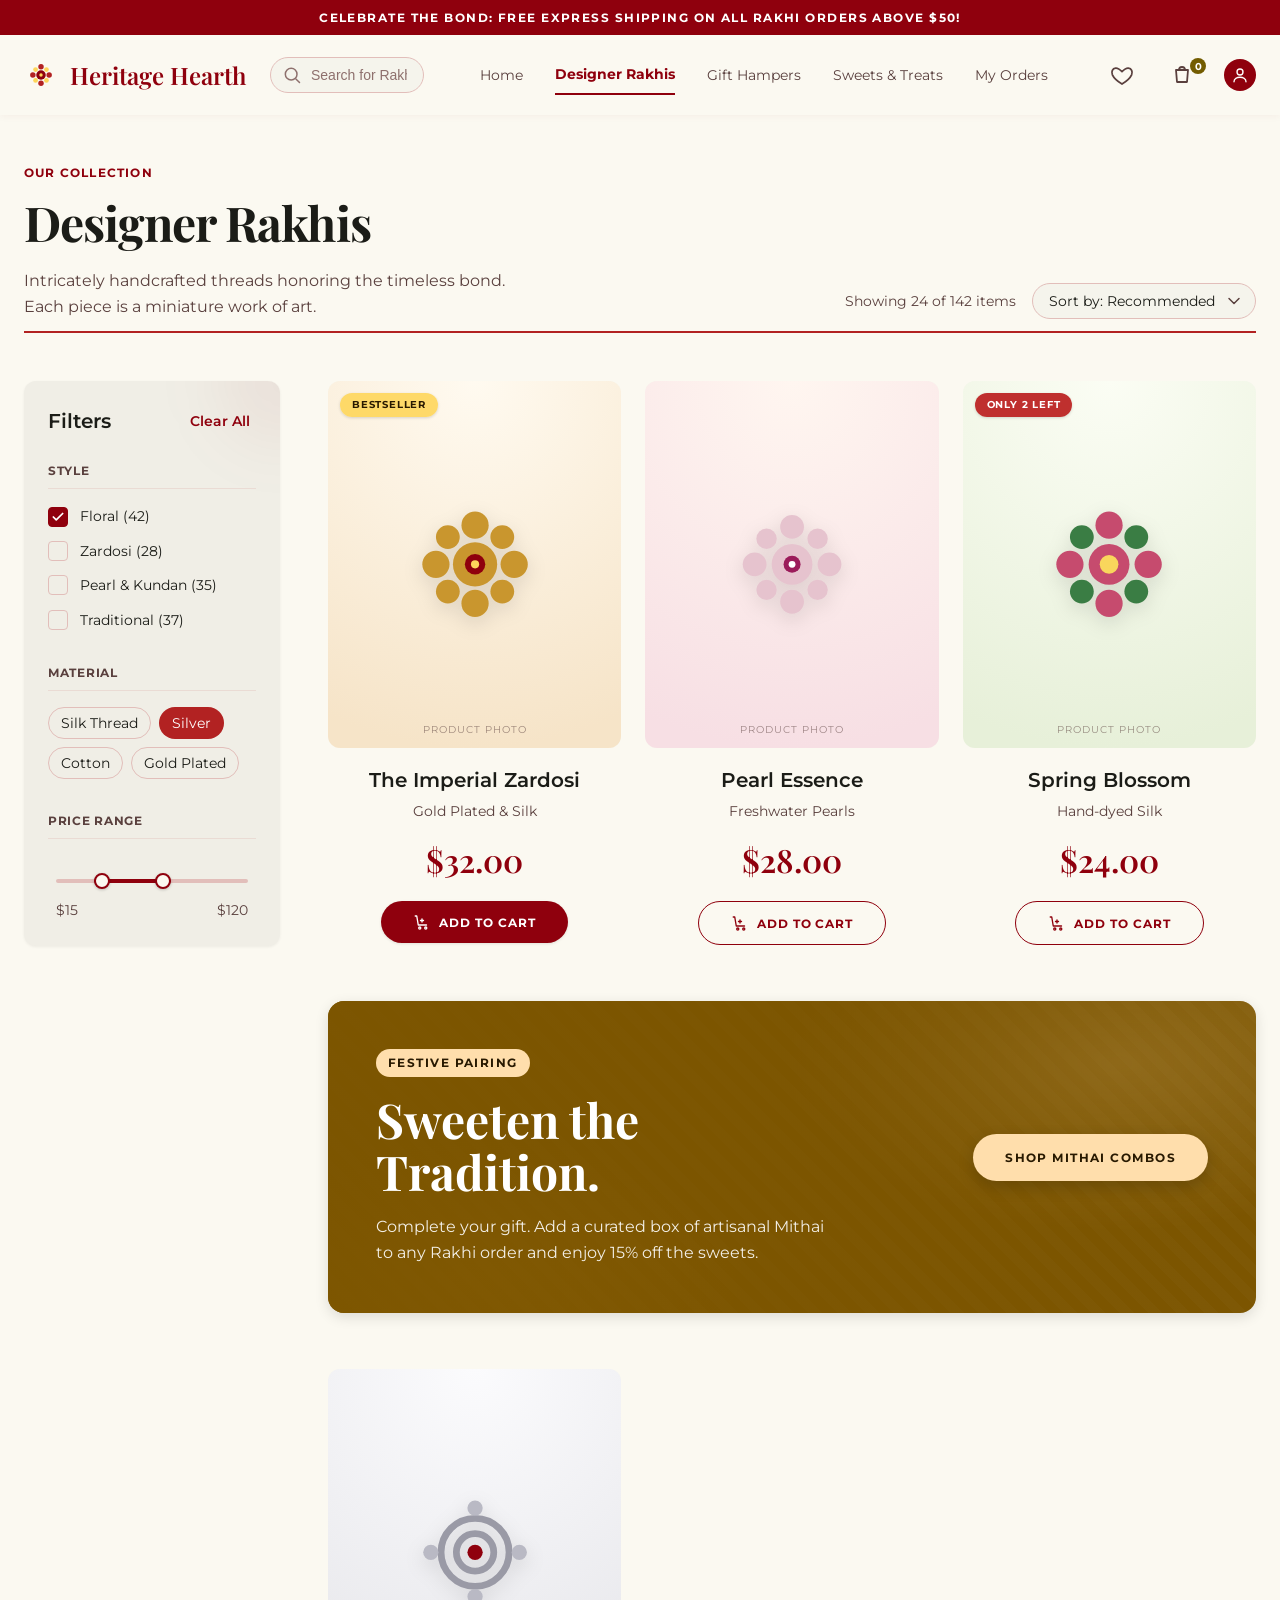
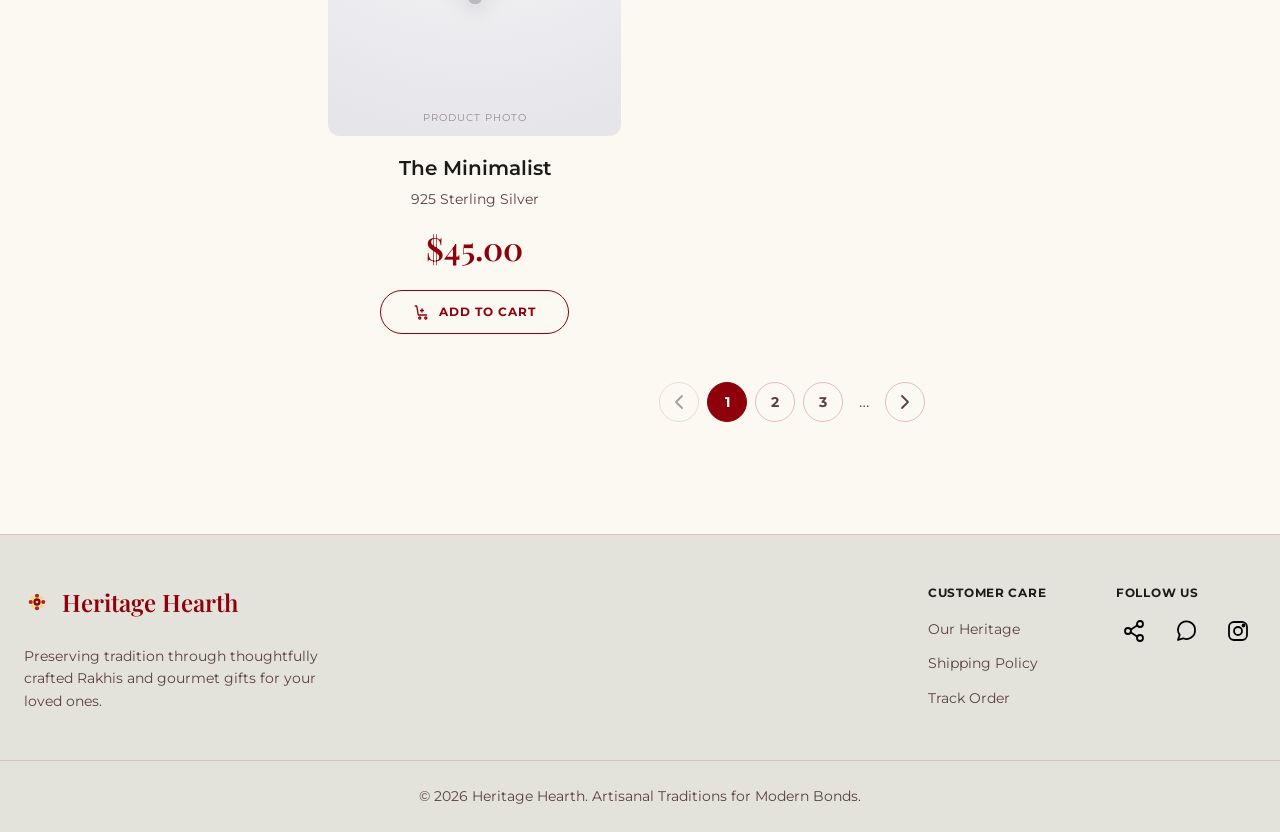
==== index.html @ c385fa6a "Add self-contained Designer Rakhis page (Heritage Hearth) Convert the Heritage Hearth 'Designer Rakh" ====
<!DOCTYPE html>
<html lang="en">
<head>
<meta charset="utf-8" />
<meta name="viewport" content="width=device-width, initial-scale=1.0" />
<title>Heritage Hearth — Designer Rakhis</title>
<meta name="description" content="Intricately handcrafted Designer Rakhis honoring the timeless bond of Raksha Bandhan." />
<style>
  /* ============ Embedded fonts (self-contained, no network) ============ */
  @font-face{
    font-family:'Playfair Display';font-style:normal;font-weight:600 700;font-display:swap;
    src:url([data-uri]) format('woff2');
  }
  @font-face{
    font-family:'Montserrat';font-style:normal;font-weight:400 700;font-display:swap;
    src:url([data-uri]) format('woff2');
  }

  /* ============ Design tokens (from the Heritage Hearth palette) ============ */
  :root{
    --background:#fbf9f1;
    --on-background:#1b1c17;
    --surface:#fbf9f1;
    --surface-container-lowest:#ffffff;
    --surface-container-low:#f5f4ec;
    --surface-container:#f0eee6;
    --surface-container-high:#eae8e0;
    --surface-container-highest:#e4e3db;
    --on-surface-variant:#5a403e;
    --outline:#8e706d;
    --outline-variant:#e2beba;

    --primary:#8f000d;
    --on-primary:#ffffff;
    --primary-container:#b22222;
    --on-primary-container:#ffc8c2;

    --secondary:#735c00;
    --on-secondary:#ffffff;
    --secondary-container:#fed65b;

    --tertiary-container:#7c5500;
    --on-tertiary:#ffffff;
    --tertiary-fixed:#ffdeac;
    --tertiary-fixed-dim:#ffba38;
    --on-tertiary-fixed:#281900;

    --error:#ba1a1a;
    --on-error:#ffffff;

    --serif:'Playfair Display', Georgia, 'Times New Roman', serif;
    --sans:'Montserrat', system-ui, -apple-system, 'Segoe UI', Roboto, sans-serif;

    --container:1280px;
    --gutter:24px;
    --radius-lg:0.5rem;
    --radius-xl:0.75rem;
  }

  *{box-sizing:border-box;}
  html{-webkit-text-size-adjust:100%;scroll-behavior:smooth;}
  body{
    margin:0;background:var(--background);color:var(--on-background);
    font-family:var(--sans);font-size:16px;line-height:1.6;-webkit-font-smoothing:antialiased;
  }
  img{max-width:100%;display:block;}
  a{color:inherit;text-decoration:none;}
  button{font-family:inherit;cursor:pointer;border:none;background:none;}
  :focus-visible{outline:2px solid var(--primary);outline-offset:2px;border-radius:3px;}

  .wrap{max-width:var(--container);margin:0 auto;padding-left:var(--gutter);padding-right:var(--gutter);}
  .icon{width:24px;height:24px;stroke:currentColor;stroke-width:1.8;fill:none;stroke-linecap:round;stroke-linejoin:round;flex:none;}
  .icon-sm{width:18px;height:18px;}
  .icon-xs{width:14px;height:14px;}

  /* ============ Announcement bar ============ */
  .announce{
    background:var(--primary);color:var(--on-primary);text-align:center;padding:8px 12px;
    font-size:12px;font-weight:700;text-transform:uppercase;letter-spacing:.12em;
  }

  /* ============ Header ============ */
  header.site{
    position:sticky;top:0;z-index:50;width:100%;
    background:color-mix(in srgb,var(--surface) 90%,transparent);
    backdrop-filter:blur(10px);-webkit-backdrop-filter:blur(10px);
    box-shadow:0 1px 8px rgba(143,0,13,.05);
  }
  .header-inner{height:80px;display:flex;align-items:center;justify-content:space-between;gap:var(--gutter);}
  .brand{display:flex;align-items:center;gap:12px;flex:none;}
  .brand .mark{width:34px;height:34px;}
  .brand .name{font-family:var(--serif);font-weight:600;font-size:24px;color:var(--primary);}
  .search{flex:1;max-width:28rem;position:relative;display:flex;align-items:center;}
  .search svg{position:absolute;left:12px;width:20px;height:20px;color:var(--outline);}
  .search input{
    width:100%;padding:9px 16px 9px 40px;border-radius:999px;font-size:14px;
    background:var(--surface-container-low);border:1px solid var(--outline-variant);color:var(--on-background);
  }
  .search input::placeholder{color:var(--outline);}
  .search input:focus{outline:none;border-color:var(--primary);}
  nav.main{display:flex;align-items:center;gap:32px;padding:0 32px;}
  nav.main a{font-size:14px;color:var(--on-surface-variant);padding:8px 0;transition:color .2s;}
  nav.main a:hover{color:var(--primary);}
  nav.main a[aria-current="page"]{color:var(--primary);font-weight:700;border-bottom:2px solid var(--primary);}
  .actions{display:flex;align-items:center;gap:24px;flex:none;}
  .actions button{color:var(--on-surface-variant);display:flex;align-items:center;position:relative;transition:color .2s;}
  .actions button:hover{color:var(--primary);}
  .cart-badge{position:absolute;top:-4px;right:-6px;background:var(--secondary);color:var(--on-secondary);
    font-size:10px;width:16px;height:16px;border-radius:50%;display:flex;align-items:center;justify-content:center;font-weight:700;}
  .avatar{width:32px;height:32px;border-radius:50%;background:var(--primary);color:var(--on-primary);display:flex;align-items:center;justify-content:center;}

  /* ============ Collection header ============ */
  main{display:block;padding-bottom:64px;}
  .collection-head{padding-top:48px;padding-bottom:48px;}
  .head-row{
    display:flex;justify-content:space-between;align-items:flex-end;gap:24px;flex-wrap:wrap;
    border-bottom:2px solid var(--primary-container);padding-bottom:12px;margin-bottom:48px;
  }
  .eyebrow{display:block;color:var(--primary);font-size:12px;font-weight:700;text-transform:uppercase;letter-spacing:.1em;margin-bottom:12px;}
  h1.title{font-family:var(--serif);font-weight:700;font-size:48px;line-height:1.2;letter-spacing:-.02em;margin:0;text-wrap:balance;}
  .lede{color:var(--on-surface-variant);margin:16px 0 0;max-width:32rem;}
  .head-tools{display:flex;align-items:center;gap:16px;}
  .count{font-size:14px;color:var(--on-surface-variant);}
  .sortbox{position:relative;}
  .sortbox select{
    appearance:none;background:var(--surface-container-low);border:1px solid var(--outline-variant);
    border-radius:999px;padding:8px 40px 8px 16px;font-size:14px;color:var(--on-background);font-family:inherit;cursor:pointer;
  }
  .sortbox select:focus{outline:none;border-color:var(--primary);}
  .sortbox svg{position:absolute;right:12px;top:50%;transform:translateY(-50%);width:20px;height:20px;color:var(--on-surface-variant);pointer-events:none;}

  /* ============ Layout: sidebar + grid ============ */
  .layout{display:flex;gap:48px;align-items:flex-start;}
  aside.filters{width:16rem;flex:none;position:sticky;top:112px;}
  .filter-card{background:var(--surface-container);border-radius:var(--radius-xl);padding:24px;position:relative;overflow:hidden;box-shadow:0 1px 3px rgba(0,0,0,.06);}
  .filter-card::before{content:"";position:absolute;right:-64px;top:-64px;width:128px;height:128px;background:rgba(143,0,13,.05);border-radius:50%;filter:blur(32px);}
  .filter-head{display:flex;align-items:center;justify-content:space-between;margin-bottom:24px;position:relative;}
  .filter-head h3{font-family:var(--sans);font-weight:600;font-size:20px;margin:0;}
  .filter-head button{color:var(--primary);font-size:14px;font-weight:600;}
  .filter-group{margin-bottom:32px;position:relative;}
  .filter-group:last-child{margin-bottom:0;}
  .filter-group h4{font-size:12px;font-weight:700;text-transform:uppercase;letter-spacing:.06em;color:var(--on-surface-variant);
    margin:0 0 16px;border-bottom:1px solid rgba(226,190,186,.4);padding-bottom:8px;}
  .checks{display:flex;flex-direction:column;gap:12px;}
  .check{display:flex;align-items:center;gap:12px;cursor:pointer;font-size:14px;}
  .check input{position:absolute;opacity:0;width:0;height:0;}
  .box{width:20px;height:20px;border-radius:4px;border:1px solid var(--outline-variant);display:flex;align-items:center;justify-content:center;flex:none;transition:.15s;}
  .box svg{width:14px;height:14px;color:var(--on-primary);opacity:0;}
  .check input:checked + .box{background:var(--primary);border-color:var(--primary);}
  .check input:checked + .box svg{opacity:1;}
  .check:hover .label{color:var(--primary);}
  .chips{display:flex;flex-wrap:wrap;gap:8px;}
  .chip{padding:6px 12px;border-radius:999px;border:1px solid var(--outline-variant);font-size:14px;color:var(--on-background);background:none;transition:.15s;}
  .chip:hover{border-color:var(--primary);color:var(--primary);}
  .chip.active{background:var(--primary-container);color:var(--on-primary);border-color:transparent;}
  .range{padding:24px 8px 0;}
  .track{height:4px;background:var(--outline-variant);border-radius:999px;position:relative;}
  .track .fill{position:absolute;left:20%;right:40%;height:100%;background:var(--primary);border-radius:999px;}
  .track .knob{position:absolute;top:50%;transform:translateY(-50%);width:16px;height:16px;background:var(--surface);border:2px solid var(--primary);border-radius:50%;box-shadow:0 1px 3px rgba(0,0,0,.2);}
  .track .knob.a{left:20%;}
  .track .knob.b{right:40%;}
  .range-vals{display:flex;justify-content:space-between;margin-top:16px;font-size:14px;color:var(--on-surface-variant);}

  .grid-wrap{flex:1;min-width:0;}
  .grid{display:grid;grid-template-columns:repeat(3,1fr);gap:48px 24px;}

  /* ============ Product card ============ */
  .card{display:flex;flex-direction:column;align-items:center;text-align:center;}
  .thumb{position:relative;width:100%;aspect-ratio:4/5;border-radius:var(--radius-xl);overflow:hidden;margin-bottom:16px;background:var(--surface-container-low);cursor:pointer;}
  .thumb .art{width:100%;height:100%;}
  .badge{position:absolute;top:12px;left:12px;z-index:2;padding:4px 12px;border-radius:999px;font-size:10px;font-weight:700;text-transform:uppercase;letter-spacing:.08em;box-shadow:0 1px 3px rgba(0,0,0,.15);}
  .badge.best{background:color-mix(in srgb,var(--secondary-container) 90%,transparent);color:var(--on-tertiary-fixed);}
  .badge.low{background:color-mix(in srgb,var(--error) 90%,transparent);color:var(--on-error);}
  .quick{position:absolute;inset:0;display:flex;align-items:center;justify-content:center;background:rgba(251,249,241,0);opacity:0;transition:.3s;}
  .thumb:hover .quick{opacity:1;background:rgba(251,249,241,.2);}
  .quick button{background:color-mix(in srgb,var(--surface) 92%,transparent);color:var(--primary);font-size:12px;font-weight:700;
    text-transform:uppercase;letter-spacing:.12em;padding:12px 24px;border-radius:999px;box-shadow:0 4px 10px rgba(0,0,0,.15);
    display:flex;align-items:center;gap:8px;transform:translateY(16px);transition:.3s;}
  .thumb:hover .quick button{transform:translateY(0);}
  .quick button:hover{background:var(--primary);color:var(--on-primary);}
  .thumb .art{transition:transform .7s ease;}
  .thumb:hover .art{transform:scale(1.05);}
  .card h3{font-family:var(--sans);font-weight:600;font-size:20px;margin:0;transition:color .2s;}
  .card:hover h3{color:var(--primary);}
  .card .sub{font-size:14px;color:var(--on-surface-variant);margin:4px 0 12px;}
  .price{font-family:var(--serif);font-weight:600;font-size:32px;color:var(--primary);}
  .btn{margin-top:16px;padding:12px 32px;border-radius:999px;font-size:12px;font-weight:700;text-transform:uppercase;letter-spacing:.08em;
    display:inline-flex;align-items:center;justify-content:center;gap:8px;transition:.2s;}
  .btn-fill{background:var(--primary);color:var(--on-primary);box-shadow:0 1px 3px rgba(0,0,0,.1);}
  .btn-fill:hover{background:var(--primary-container);}
  .btn-outline{background:var(--surface);color:var(--primary);border:1px solid var(--primary);}
  .btn-outline:hover{background:var(--primary);color:var(--on-primary);}

  /* ============ Promo banner ============ */
  .promo{grid-column:1 / -1;position:relative;border-radius:1rem;overflow:hidden;background:var(--tertiary-container);box-shadow:0 4px 14px rgba(0,0,0,.12);margin:8px 0;}
  .promo .bg{position:absolute;inset:0;opacity:.5;
    background:
      radial-gradient(60% 90% at 85% 20%, rgba(255,222,172,.35), transparent 60%),
      radial-gradient(50% 80% at 15% 90%, rgba(255,186,56,.28), transparent 60%),
      repeating-linear-gradient(45deg, rgba(255,255,255,.04) 0 10px, transparent 10px 20px);}
  .promo .inner{position:relative;z-index:1;display:flex;flex-wrap:wrap;align-items:center;justify-content:space-between;gap:32px;padding:48px;
    background:linear-gradient(90deg, color-mix(in srgb,var(--tertiary-container) 90%,transparent), color-mix(in srgb,var(--tertiary-container) 55%,transparent) 55%, transparent);}
  .promo .copy{max-width:28rem;text-align:left;}
  .promo .tag{display:inline-block;padding:4px 12px;border-radius:999px;background:var(--tertiary-fixed);color:var(--on-tertiary-fixed);
    font-size:12px;font-weight:700;text-transform:uppercase;letter-spacing:.12em;margin-bottom:16px;}
  .promo h2{font-family:var(--serif);font-weight:700;font-size:48px;line-height:1.1;color:var(--on-tertiary);margin:0;}
  .promo p{color:color-mix(in srgb,var(--on-tertiary) 90%,transparent);margin:16px 0 0;}
  .promo .cta{flex:none;padding:16px 32px;border-radius:999px;background:var(--tertiary-fixed);color:var(--on-tertiary-fixed);
    font-size:12px;font-weight:700;text-transform:uppercase;letter-spacing:.12em;box-shadow:0 6px 16px rgba(0,0,0,.18);transition:.25s;}
  .promo .cta:hover{background:var(--surface);color:var(--primary);transform:translateY(-2px);}

  /* ============ Pagination ============ */
  .pager{margin-top:48px;display:flex;justify-content:center;align-items:center;gap:8px;}
  .pager button{width:40px;height:40px;border-radius:50%;display:flex;align-items:center;justify-content:center;
    border:1px solid var(--outline-variant);color:var(--on-surface-variant);font-size:14px;font-weight:700;transition:.15s;}
  .pager button:hover:not(:disabled){border-color:var(--primary);color:var(--primary);}
  .pager button.current{background:var(--primary);color:var(--on-primary);border-color:var(--primary);}
  .pager button:disabled{opacity:.5;cursor:not-allowed;}
  .pager .dots{padding:0 8px;color:var(--on-surface-variant);}

  /* ============ Footer ============ */
  footer.site{background:var(--surface-container-highest);border-top:1px solid var(--outline-variant);}
  .footer-top{display:flex;flex-wrap:wrap;justify-content:space-between;gap:48px;padding-top:48px;padding-bottom:48px;}
  .footer-brand{max-width:20rem;}
  .footer-brand .row{display:flex;align-items:center;gap:12px;margin-bottom:24px;}
  .footer-brand .mark{width:26px;height:26px;}
  .footer-brand .name{font-family:var(--serif);font-weight:600;font-size:24px;color:var(--primary);}
  .footer-brand p{font-size:14px;color:var(--on-surface-variant);margin:0;}
  .footer-cols{display:grid;grid-template-columns:repeat(2,minmax(140px,1fr));gap:24px 48px;}
  .footer-cols h4{font-size:12px;font-weight:700;text-transform:uppercase;letter-spacing:.06em;margin:0 0 16px;}
  .footer-cols ul{list-style:none;margin:0;padding:0;display:flex;flex-direction:column;gap:12px;}
  .footer-cols li{font-size:14px;color:var(--on-surface-variant);cursor:pointer;transition:color .15s;}
  .footer-cols li:hover{color:var(--primary);}
  .socials{display:flex;gap:16px;color:var(--on-surface-variant);}
  .socials button:hover{color:var(--primary);}
  .copyright{border-top:1px solid var(--outline-variant);text-align:center;padding:24px 0;font-size:14px;color:var(--on-surface-variant);}

  /* ============ Rakhi placeholder art ============ */
  .art{display:flex;align-items:center;justify-content:center;background:
    radial-gradient(120% 100% at 50% 0%, var(--art-b, #fff), var(--art-a, #f0eee6));}
  .art svg{width:58%;height:58%;filter:drop-shadow(0 6px 10px rgba(0,0,0,.12));}
  .art .cap{position:absolute;bottom:10px;left:0;right:0;text-align:center;font-size:10px;letter-spacing:.1em;
    text-transform:uppercase;color:var(--on-surface-variant);opacity:.55;}

  /* ============ Responsive ============ */
  @media (max-width:1023px){
    nav.main{display:none;}
    aside.filters{display:none;}
  }
  @media (max-width:767px){
    .search{display:none;}
    .brand .name{display:none;}
    h1.title{font-size:32px;}
    .promo h2{font-size:32px;}
    .promo .inner{padding:32px;}
    .grid{grid-template-columns:repeat(2,1fr);gap:40px 16px;}
    .actions{gap:16px;}
    .btn{width:100%;}
  }
  @media (prefers-reduced-motion:reduce){
    *{transition:none !important;animation:none !important;scroll-behavior:auto;}
  }
</style>
</head>
<body>

<div class="announce">Celebrate the Bond: Free Express Shipping on all Rakhi Orders above $50!</div>

<header class="site">
  <div class="wrap header-inner">
    <div class="brand">
      <svg class="mark" viewBox="0 0 100 100" aria-hidden="true"><circle cx="50" cy="50" r="14" fill="#8f000d"/><g fill="#b22222"><circle cx="50" cy="26" r="8"/><circle cx="50" cy="74" r="8"/><circle cx="26" cy="50" r="8"/><circle cx="74" cy="50" r="8"/></g><g fill="#fed65b"><circle cx="34" cy="34" r="7"/><circle cx="66" cy="34" r="7"/><circle cx="34" cy="66" r="7"/><circle cx="66" cy="66" r="7"/></g><circle cx="50" cy="50" r="5" fill="#fed65b"/></svg>
      <span class="name">Heritage Hearth</span>
    </div>

    <div class="search">
      <svg viewBox="0 0 24 24" fill="none" stroke="currentColor" stroke-width="1.8" stroke-linecap="round"><circle cx="11" cy="11" r="7"/><line x1="21" y1="21" x2="16.7" y2="16.7"/></svg>
      <input type="text" placeholder="Search for Rakhis, Gifts..." aria-label="Search" />
    </div>

    <nav class="main" aria-label="Primary">
      <a href="#">Home</a>
      <a href="#" aria-current="page">Designer Rakhis</a>
      <a href="#">Gift Hampers</a>
      <a href="#">Sweets &amp; Treats</a>
      <a href="#">My Orders</a>
    </nav>

    <div class="actions">
      <button aria-label="Wishlist"><svg class="icon" viewBox="0 0 24 24"><path d="M12 21s-7.5-4.6-9.6-9.2C1 8.4 2.6 5.5 5.6 5.1 7.7 4.8 9.4 6 12 8.6 14.6 6 16.3 4.8 18.4 5.1c3 .4 4.6 3.3 3.2 6.7C19.5 16.4 12 21 12 21z"/></svg></button>
      <button aria-label="Cart"><svg class="icon" viewBox="0 0 24 24"><path d="M6 7h12l-1 12H7L6 7z"/><path d="M9 7a3 3 0 0 1 6 0"/></svg><span class="cart-badge">0</span></button>
      <div class="avatar" aria-label="Account"><svg class="icon icon-sm" viewBox="0 0 24 24"><circle cx="12" cy="8" r="4"/><path d="M4 21c0-4 4-6 8-6s8 2 8 6"/></svg></div>
    </div>
  </div>
</header>

<main>
  <div class="wrap collection-head">
    <div class="head-row">
      <div>
        <span class="eyebrow">Our Collection</span>
        <h1 class="title">Designer Rakhis</h1>
        <p class="lede">Intricately handcrafted threads honoring the timeless bond. Each piece is a miniature work of art.</p>
      </div>
      <div class="head-tools">
        <span class="count">Showing 24 of 142 items</span>
        <div class="sortbox">
          <select aria-label="Sort products">
            <option>Sort by: Recommended</option>
            <option>Price: Low to High</option>
            <option>Price: High to Low</option>
            <option>Newest Arrivals</option>
          </select>
          <svg viewBox="0 0 24 24" fill="none" stroke="currentColor" stroke-width="1.8" stroke-linecap="round" stroke-linejoin="round"><polyline points="6 9 12 15 18 9"/></svg>
        </div>
      </div>
    </div>

    <div class="layout">
      <!-- Filters -->
      <aside class="filters" aria-label="Filters">
        <div class="filter-card">
          <div class="filter-head">
            <h3>Filters</h3>
            <button type="button">Clear All</button>
          </div>

          <div class="filter-group">
            <h4>Style</h4>
            <div class="checks">
              <label class="check"><input type="checkbox" checked /><span class="box"><svg viewBox="0 0 24 24" fill="none" stroke="currentColor" stroke-width="3" stroke-linecap="round" stroke-linejoin="round"><polyline points="20 6 9 17 4 12"/></svg></span><span class="label">Floral (42)</span></label>
              <label class="check"><input type="checkbox" /><span class="box"><svg viewBox="0 0 24 24" fill="none" stroke="currentColor" stroke-width="3" stroke-linecap="round" stroke-linejoin="round"><polyline points="20 6 9 17 4 12"/></svg></span><span class="label">Zardosi (28)</span></label>
              <label class="check"><input type="checkbox" /><span class="box"><svg viewBox="0 0 24 24" fill="none" stroke="currentColor" stroke-width="3" stroke-linecap="round" stroke-linejoin="round"><polyline points="20 6 9 17 4 12"/></svg></span><span class="label">Pearl &amp; Kundan (35)</span></label>
              <label class="check"><input type="checkbox" /><span class="box"><svg viewBox="0 0 24 24" fill="none" stroke="currentColor" stroke-width="3" stroke-linecap="round" stroke-linejoin="round"><polyline points="20 6 9 17 4 12"/></svg></span><span class="label">Traditional (37)</span></label>
            </div>
          </div>

          <div class="filter-group">
            <h4>Material</h4>
            <div class="chips">
              <button class="chip">Silk Thread</button>
              <button class="chip active">Silver</button>
              <button class="chip">Cotton</button>
              <button class="chip">Gold Plated</button>
            </div>
          </div>

          <div class="filter-group">
            <h4>Price Range</h4>
            <div class="range">
              <div class="track"><div class="fill"></div><div class="knob a"></div><div class="knob b"></div></div>
              <div class="range-vals"><span>$15</span><span>$120</span></div>
            </div>
          </div>
        </div>
      </aside>

      <!-- Product grid -->
      <div class="grid-wrap">
        <div class="grid">

          <!-- Card 1 -->
          <div class="card">
            <div class="thumb">
              <span class="badge best">Bestseller</span>
              <div class="art" style="--art-a:#f6e4c8;--art-b:#fffaf0;position:relative;">
                <svg viewBox="0 0 100 100" aria-hidden="true"><g fill="#c9962e"><circle cx="50" cy="50" r="13"/><circle cx="50" cy="27" r="8"/><circle cx="50" cy="73" r="8"/><circle cx="27" cy="50" r="8"/><circle cx="73" cy="50" r="8"/><circle cx="34" cy="34" r="7"/><circle cx="66" cy="34" r="7"/><circle cx="34" cy="66" r="7"/><circle cx="66" cy="66" r="7"/></g><circle cx="50" cy="50" r="6" fill="#8f000d"/><circle cx="50" cy="50" r="2.4" fill="#fed65b"/></svg>
                <span class="cap">Product photo</span>
              </div>
              <div class="quick"><button type="button"><svg class="icon icon-sm" viewBox="0 0 24 24"><path d="M1 12s4-7 11-7 11 7 11 7-4 7-11 7-11-7-11-7z"/><circle cx="12" cy="12" r="3"/></svg> Quick View</button></div>
            </div>
            <h3>The Imperial Zardosi</h3>
            <p class="sub">Gold Plated &amp; Silk</p>
            <span class="price">$32.00</span>
            <button class="btn btn-fill"><svg class="icon icon-sm" viewBox="0 0 24 24"><circle cx="9" cy="20" r="1.4"/><circle cx="17" cy="20" r="1.4"/><path d="M3 4h2l2 12h11"/><path d="M12 8v4M10 10h4"/></svg> Add to Cart</button>
          </div>

          <!-- Card 2 -->
          <div class="card">
            <div class="thumb">
              <div class="art" style="--art-a:#f7dfe4;--art-b:#fff6f0;position:relative;">
                <svg viewBox="0 0 100 100" aria-hidden="true"><g fill="#e6c3ce"><circle cx="50" cy="50" r="12"/><circle cx="50" cy="28" r="7"/><circle cx="50" cy="72" r="7"/><circle cx="28" cy="50" r="7"/><circle cx="72" cy="50" r="7"/><circle cx="35" cy="35" r="6"/><circle cx="65" cy="35" r="6"/><circle cx="35" cy="65" r="6"/><circle cx="65" cy="65" r="6"/></g><circle cx="50" cy="50" r="5" fill="#9B1B5A"/><circle cx="50" cy="50" r="2" fill="#fff"/></svg>
                <span class="cap">Product photo</span>
              </div>
              <div class="quick"><button type="button"><svg class="icon icon-sm" viewBox="0 0 24 24"><path d="M1 12s4-7 11-7 11 7 11 7-4 7-11 7-11-7-11-7z"/><circle cx="12" cy="12" r="3"/></svg> Quick View</button></div>
            </div>
            <h3>Pearl Essence</h3>
            <p class="sub">Freshwater Pearls</p>
            <span class="price">$28.00</span>
            <button class="btn btn-outline"><svg class="icon icon-sm" viewBox="0 0 24 24"><circle cx="9" cy="20" r="1.4"/><circle cx="17" cy="20" r="1.4"/><path d="M3 4h2l2 12h11"/><path d="M12 8v4M10 10h4"/></svg> Add to Cart</button>
          </div>

          <!-- Card 3 -->
          <div class="card">
            <div class="thumb">
              <span class="badge low">Only 2 Left</span>
              <div class="art" style="--art-a:#e7f0d9;--art-b:#fbfdf4;position:relative;">
                <svg viewBox="0 0 100 100" aria-hidden="true"><g fill="#c64b6e"><circle cx="50" cy="50" r="12"/><circle cx="50" cy="27" r="8"/><circle cx="50" cy="73" r="8"/><circle cx="27" cy="50" r="8"/><circle cx="73" cy="50" r="8"/></g><g fill="#3a7d44"><circle cx="34" cy="34" r="7"/><circle cx="66" cy="34" r="7"/><circle cx="34" cy="66" r="7"/><circle cx="66" cy="66" r="7"/></g><circle cx="50" cy="50" r="5.5" fill="#f9d65c"/></svg>
                <span class="cap">Product photo</span>
              </div>
              <div class="quick"><button type="button"><svg class="icon icon-sm" viewBox="0 0 24 24"><path d="M1 12s4-7 11-7 11 7 11 7-4 7-11 7-11-7-11-7z"/><circle cx="12" cy="12" r="3"/></svg> Quick View</button></div>
            </div>
            <h3>Spring Blossom</h3>
            <p class="sub">Hand-dyed Silk</p>
            <span class="price">$24.00</span>
            <button class="btn btn-outline"><svg class="icon icon-sm" viewBox="0 0 24 24"><circle cx="9" cy="20" r="1.4"/><circle cx="17" cy="20" r="1.4"/><path d="M3 4h2l2 12h11"/><path d="M12 8v4M10 10h4"/></svg> Add to Cart</button>
          </div>

          <!-- Promo banner -->
          <div class="promo">
            <div class="bg"></div>
            <div class="inner">
              <div class="copy">
                <span class="tag">Festive Pairing</span>
                <h2>Sweeten the<br />Tradition.</h2>
                <p>Complete your gift. Add a curated box of artisanal Mithai to any Rakhi order and enjoy 15% off the sweets.</p>
              </div>
              <button class="cta" type="button">Shop Mithai Combos</button>
            </div>
          </div>

          <!-- Card 4 -->
          <div class="card">
            <div class="thumb">
              <div class="art" style="--art-a:#e6e6ea;--art-b:#fbfbfd;position:relative;">
                <svg viewBox="0 0 100 100" aria-hidden="true"><g fill="none" stroke="#9a9aa6" stroke-width="4"><circle cx="50" cy="50" r="20"/><circle cx="50" cy="50" r="11"/></g><g fill="#b9b9c4"><circle cx="50" cy="24" r="4.5"/><circle cx="50" cy="76" r="4.5"/><circle cx="24" cy="50" r="4.5"/><circle cx="76" cy="50" r="4.5"/></g><circle cx="50" cy="50" r="4.5" fill="#8f000d"/></svg>
                <span class="cap">Product photo</span>
              </div>
              <div class="quick"><button type="button"><svg class="icon icon-sm" viewBox="0 0 24 24"><path d="M1 12s4-7 11-7 11 7 11 7-4 7-11 7-11-7-11-7z"/><circle cx="12" cy="12" r="3"/></svg> Quick View</button></div>
            </div>
            <h3>The Minimalist</h3>
            <p class="sub">925 Sterling Silver</p>
            <span class="price">$45.00</span>
            <button class="btn btn-outline"><svg class="icon icon-sm" viewBox="0 0 24 24"><circle cx="9" cy="20" r="1.4"/><circle cx="17" cy="20" r="1.4"/><path d="M3 4h2l2 12h11"/><path d="M12 8v4M10 10h4"/></svg> Add to Cart</button>
          </div>

        </div>

        <!-- Pagination -->
        <div class="pager">
          <button disabled aria-label="Previous"><svg class="icon" viewBox="0 0 24 24"><polyline points="15 18 9 12 15 6"/></svg></button>
          <button class="current" aria-current="page">1</button>
          <button>2</button>
          <button>3</button>
          <span class="dots">…</span>
          <button aria-label="Next"><svg class="icon" viewBox="0 0 24 24"><polyline points="9 18 15 12 9 6"/></svg></button>
        </div>
      </div>
    </div>
  </div>
</main>

<footer class="site">
  <div class="wrap footer-top">
    <div class="footer-brand">
      <div class="row">
        <svg class="mark" viewBox="0 0 100 100" aria-hidden="true"><circle cx="50" cy="50" r="14" fill="#8f000d"/><g fill="#b22222"><circle cx="50" cy="26" r="8"/><circle cx="50" cy="74" r="8"/><circle cx="26" cy="50" r="8"/><circle cx="74" cy="50" r="8"/></g><g fill="#fed65b"><circle cx="34" cy="34" r="7"/><circle cx="66" cy="34" r="7"/><circle cx="34" cy="66" r="7"/><circle cx="66" cy="66" r="7"/></g><circle cx="50" cy="50" r="5" fill="#fed65b"/></svg>
        <span class="name">Heritage Hearth</span>
      </div>
      <p>Preserving tradition through thoughtfully crafted Rakhis and gourmet gifts for your loved ones.</p>
    </div>
    <div class="footer-cols">
      <div>
        <h4>Customer Care</h4>
        <ul><li>Our Heritage</li><li>Shipping Policy</li><li>Track Order</li></ul>
      </div>
      <div>
        <h4>Follow Us</h4>
        <div class="socials">
          <button aria-label="Share"><svg class="icon" viewBox="0 0 24 24"><circle cx="18" cy="5" r="3"/><circle cx="6" cy="12" r="3"/><circle cx="18" cy="19" r="3"/><line x1="8.6" y1="10.7" x2="15.4" y2="6.3"/><line x1="8.6" y1="13.3" x2="15.4" y2="17.7"/></svg></button>
          <button aria-label="Chat"><svg class="icon" viewBox="0 0 24 24"><path d="M21 11.5a8.5 8.5 0 0 1-11.9 7.8L4 21l1.7-5.1A8.5 8.5 0 1 1 21 11.5z"/></svg></button>
          <button aria-label="Instagram"><svg class="icon" viewBox="0 0 24 24"><rect x="3" y="3" width="18" height="18" rx="5"/><circle cx="12" cy="12" r="4"/><circle cx="17.5" cy="6.5" r="1"/></svg></button>
        </div>
      </div>
    </div>
  </div>
  <div class="copyright">© 2026 Heritage Hearth. Artisanal Traditions for Modern Bonds.</div>
</footer>

</body>
</html>
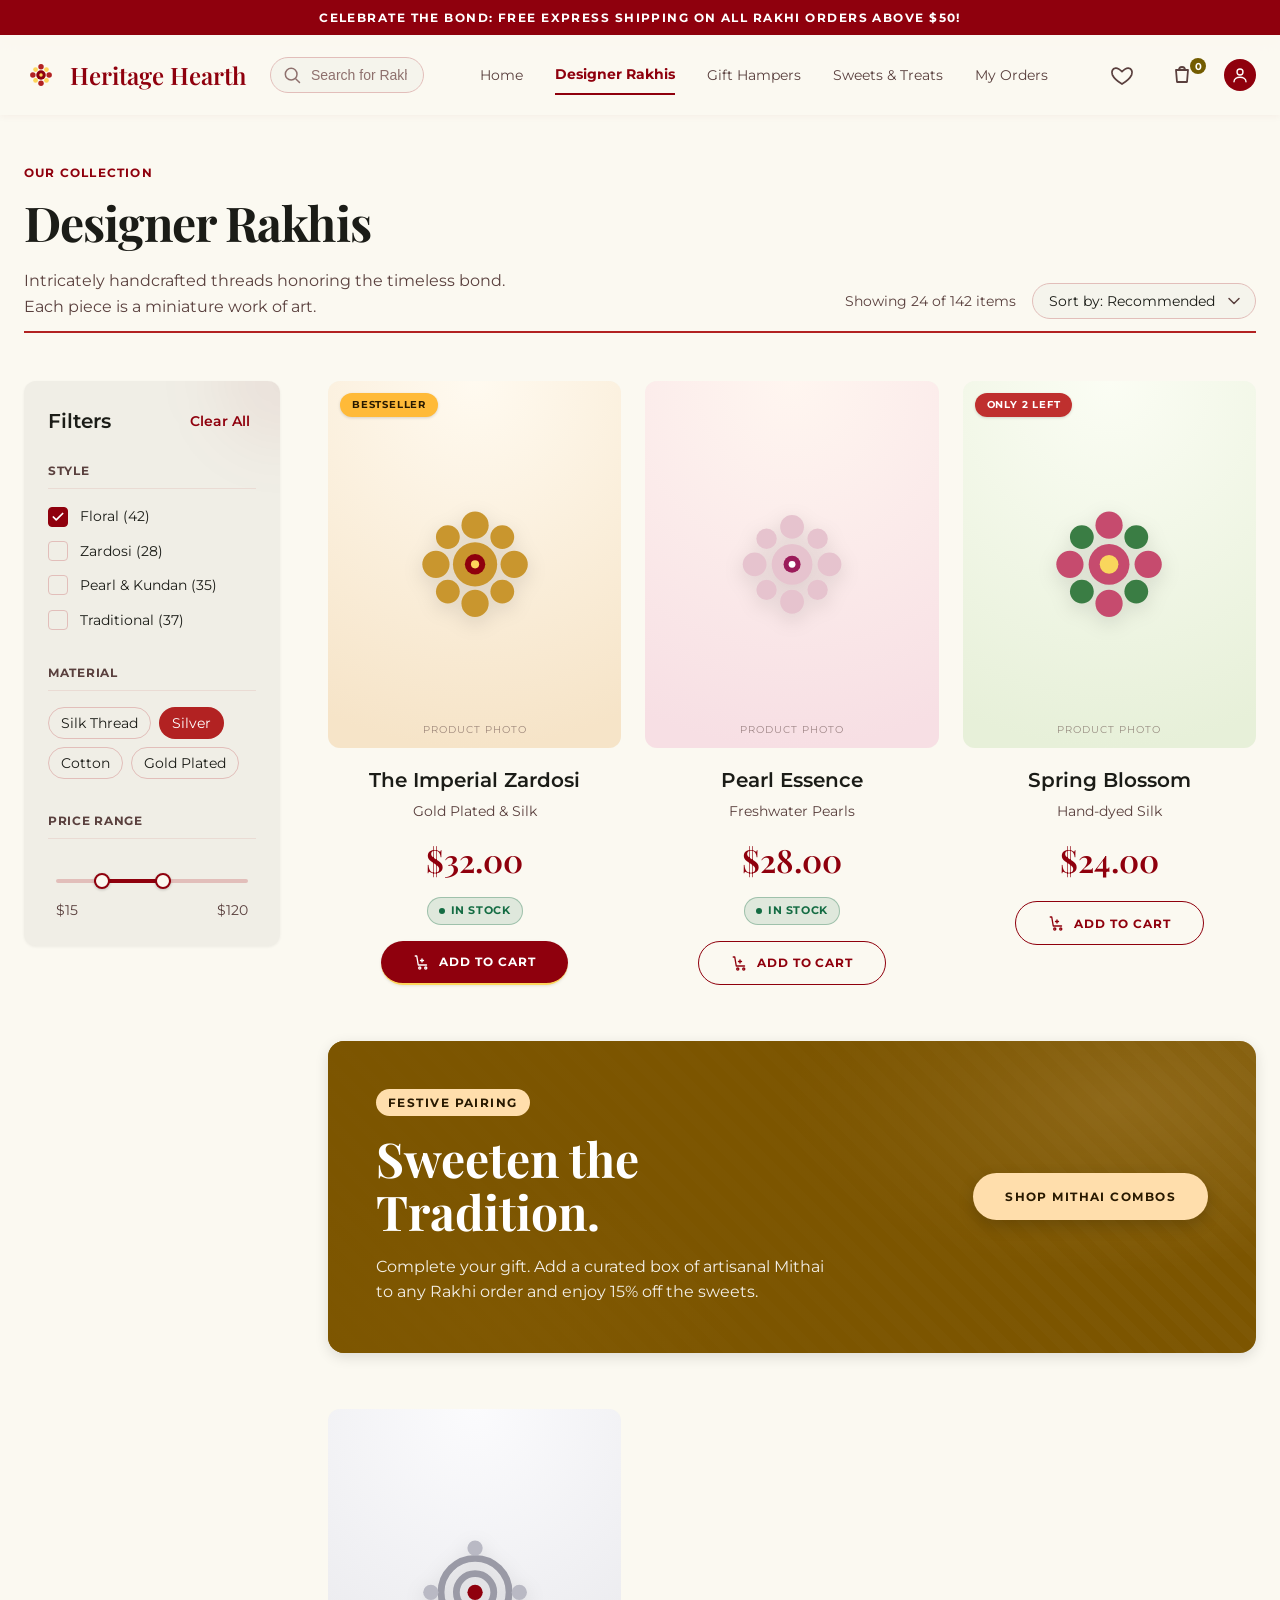
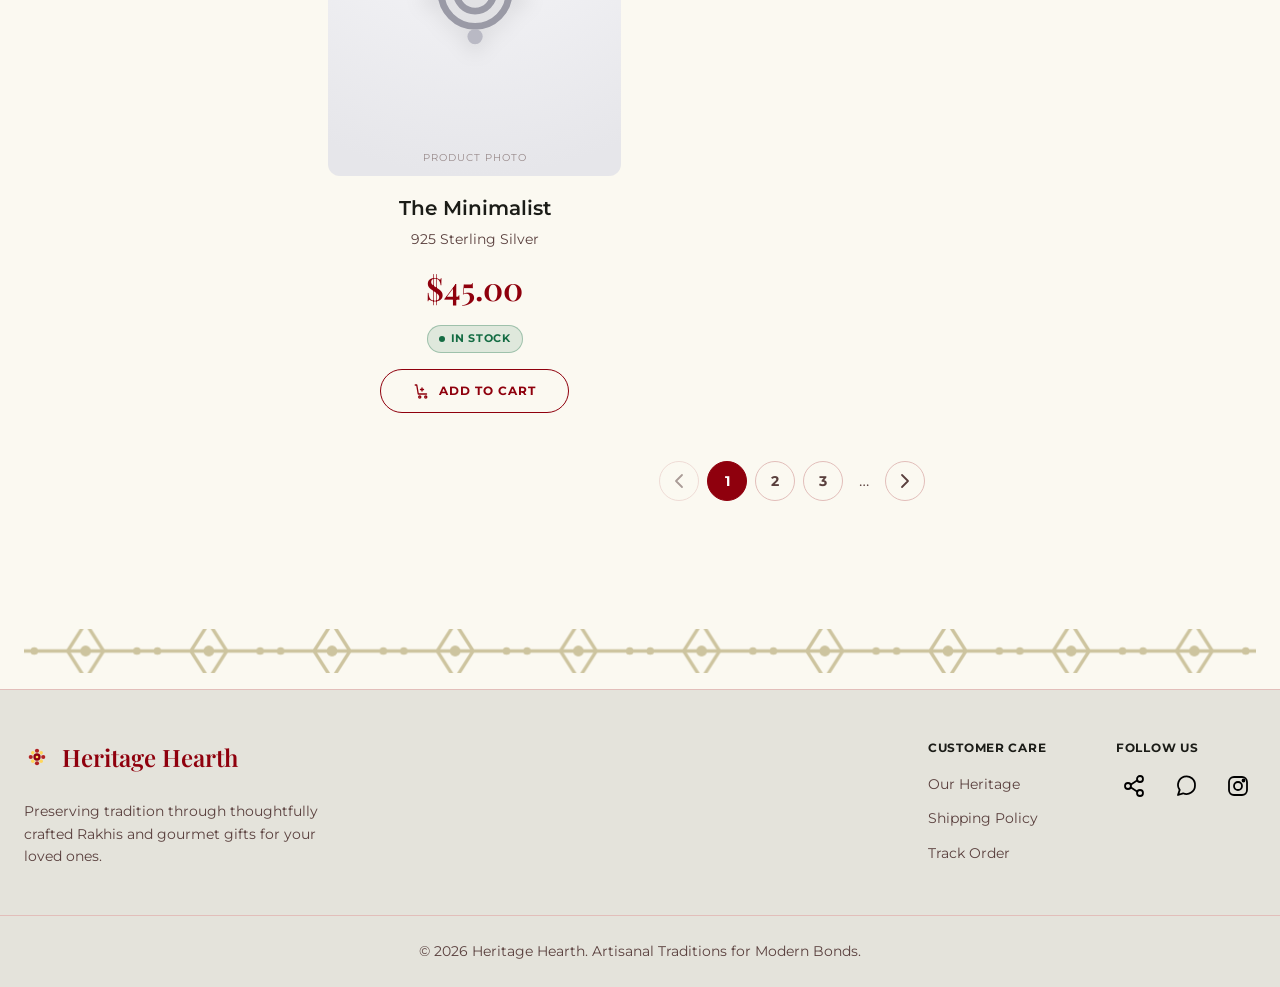
==== commit 8e74abe9: "Align pages to DESIGN.md component specs Apply the Heritage Hearth component details to both pages: " ====
--- a/index.html
+++ b/index.html
@@ -47,6 +47,9 @@
 
     --error:#ba1a1a;
     --on-error:#ffffff;
+    --emerald:#146c43;
+    --on-emerald:#ffffff;
+    --gold-line:#fed65b;
 
     --serif:'Playfair Display', Georgia, 'Times New Roman', serif;
     --sans:'Montserrat', system-ui, -apple-system, 'Segoe UI', Roboto, sans-serif;
@@ -169,7 +172,7 @@
   .thumb{position:relative;width:100%;aspect-ratio:4/5;border-radius:var(--radius-xl);overflow:hidden;margin-bottom:16px;background:var(--surface-container-low);cursor:pointer;}
   .thumb .art{width:100%;height:100%;}
   .badge{position:absolute;top:12px;left:12px;z-index:2;padding:4px 12px;border-radius:999px;font-size:10px;font-weight:700;text-transform:uppercase;letter-spacing:.08em;box-shadow:0 1px 3px rgba(0,0,0,.15);}
-  .badge.best{background:color-mix(in srgb,var(--secondary-container) 90%,transparent);color:var(--on-tertiary-fixed);}
+  .badge.best{background:var(--tertiary-fixed-dim);color:var(--on-tertiary-fixed);}
   .badge.low{background:color-mix(in srgb,var(--error) 90%,transparent);color:var(--on-error);}
   .quick{position:absolute;inset:0;display:flex;align-items:center;justify-content:center;background:rgba(251,249,241,0);opacity:0;transition:.3s;}
   .thumb:hover .quick{opacity:1;background:rgba(251,249,241,.2);}
@@ -186,7 +189,7 @@
   .price{font-family:var(--serif);font-weight:600;font-size:32px;color:var(--primary);}
   .btn{margin-top:16px;padding:12px 32px;border-radius:999px;font-size:12px;font-weight:700;text-transform:uppercase;letter-spacing:.08em;
     display:inline-flex;align-items:center;justify-content:center;gap:8px;transition:.2s;}
-  .btn-fill{background:var(--primary);color:var(--on-primary);box-shadow:0 1px 3px rgba(0,0,0,.1);}
+  .btn-fill{background:var(--primary);color:var(--on-primary);box-shadow:0 1px 3px rgba(0,0,0,.1);border-bottom:2px solid var(--gold-line);}
   .btn-fill:hover{background:var(--primary-container);}
   .btn-outline{background:var(--surface);color:var(--primary);border:1px solid var(--primary);}
   .btn-outline:hover{background:var(--primary);color:var(--on-primary);}
@@ -242,6 +245,15 @@
   .art .cap{position:absolute;bottom:10px;left:0;right:0;text-align:center;font-size:10px;letter-spacing:.1em;
     text-transform:uppercase;color:var(--on-surface-variant);opacity:.55;}
 
+  /* ============ Spec components (DESIGN.md) ============ */
+  .stock{display:inline-flex;align-items:center;gap:6px;margin-top:12px;padding:4px 11px;border-radius:999px;
+    background:color-mix(in srgb,var(--emerald) 12%,var(--surface));color:var(--emerald);
+    border:1px solid color-mix(in srgb,var(--emerald) 32%,transparent);
+    font-size:11px;font-weight:700;letter-spacing:.06em;text-transform:uppercase;}
+  .stock .dot{width:6px;height:6px;border-radius:50%;background:var(--emerald);}
+  .rakhi-ribbon{width:100%;max-width:var(--container);margin:16px auto;padding:0 var(--gutter);line-height:0;}
+  .rakhi-ribbon svg{display:block;width:100%;height:44px;}
+
   /* ============ Responsive ============ */
   @media (max-width:1023px){
     nav.main{display:none;}
@@ -280,8 +292,8 @@
 
     <nav class="main" aria-label="Primary">
       <a href="#">Home</a>
-      <a href="#" aria-current="page">Designer Rakhis</a>
-      <a href="#">Gift Hampers</a>
+      <a href="index.html" aria-current="page">Designer Rakhis</a>
+      <a href="gift-hampers.html">Gift Hampers</a>
       <a href="#">Sweets &amp; Treats</a>
       <a href="#">My Orders</a>
     </nav>
@@ -372,6 +384,7 @@
             <h3>The Imperial Zardosi</h3>
             <p class="sub">Gold Plated &amp; Silk</p>
             <span class="price">$32.00</span>
+            <span class="stock"><span class="dot"></span>In Stock</span>
             <button class="btn btn-fill"><svg class="icon icon-sm" viewBox="0 0 24 24"><circle cx="9" cy="20" r="1.4"/><circle cx="17" cy="20" r="1.4"/><path d="M3 4h2l2 12h11"/><path d="M12 8v4M10 10h4"/></svg> Add to Cart</button>
           </div>
 
@@ -387,6 +400,7 @@
             <h3>Pearl Essence</h3>
             <p class="sub">Freshwater Pearls</p>
             <span class="price">$28.00</span>
+            <span class="stock"><span class="dot"></span>In Stock</span>
             <button class="btn btn-outline"><svg class="icon icon-sm" viewBox="0 0 24 24"><circle cx="9" cy="20" r="1.4"/><circle cx="17" cy="20" r="1.4"/><path d="M3 4h2l2 12h11"/><path d="M12 8v4M10 10h4"/></svg> Add to Cart</button>
           </div>
 
@@ -431,6 +445,7 @@
             <h3>The Minimalist</h3>
             <p class="sub">925 Sterling Silver</p>
             <span class="price">$45.00</span>
+            <span class="stock"><span class="dot"></span>In Stock</span>
             <button class="btn btn-outline"><svg class="icon icon-sm" viewBox="0 0 24 24"><circle cx="9" cy="20" r="1.4"/><circle cx="17" cy="20" r="1.4"/><path d="M3 4h2l2 12h11"/><path d="M12 8v4M10 10h4"/></svg> Add to Cart</button>
           </div>
 
@@ -449,6 +464,10 @@
     </div>
   </div>
 </main>
+
+<div class="rakhi-ribbon" aria-hidden="true">
+  <svg viewBox="0 0 480 44" preserveAspectRatio="xMidYMid slice"><defs><pattern id="henna" width="48" height="44" patternUnits="userSpaceOnUse"><g fill="none" stroke="#735c00" stroke-width="1.3" opacity="0.34"><path d="M0 22h48"/><path d="M24 11l7 11-7 11-7-11z"/><circle cx="24" cy="22" r="2.1" fill="#735c00" stroke="none"/><circle cx="4" cy="22" r="1.5" fill="#735c00" stroke="none"/><circle cx="44" cy="22" r="1.5" fill="#735c00" stroke="none"/></g></pattern></defs><rect width="480" height="44" fill="url(#henna)"/></svg>
+</div>
 
 <footer class="site">
   <div class="wrap footer-top">
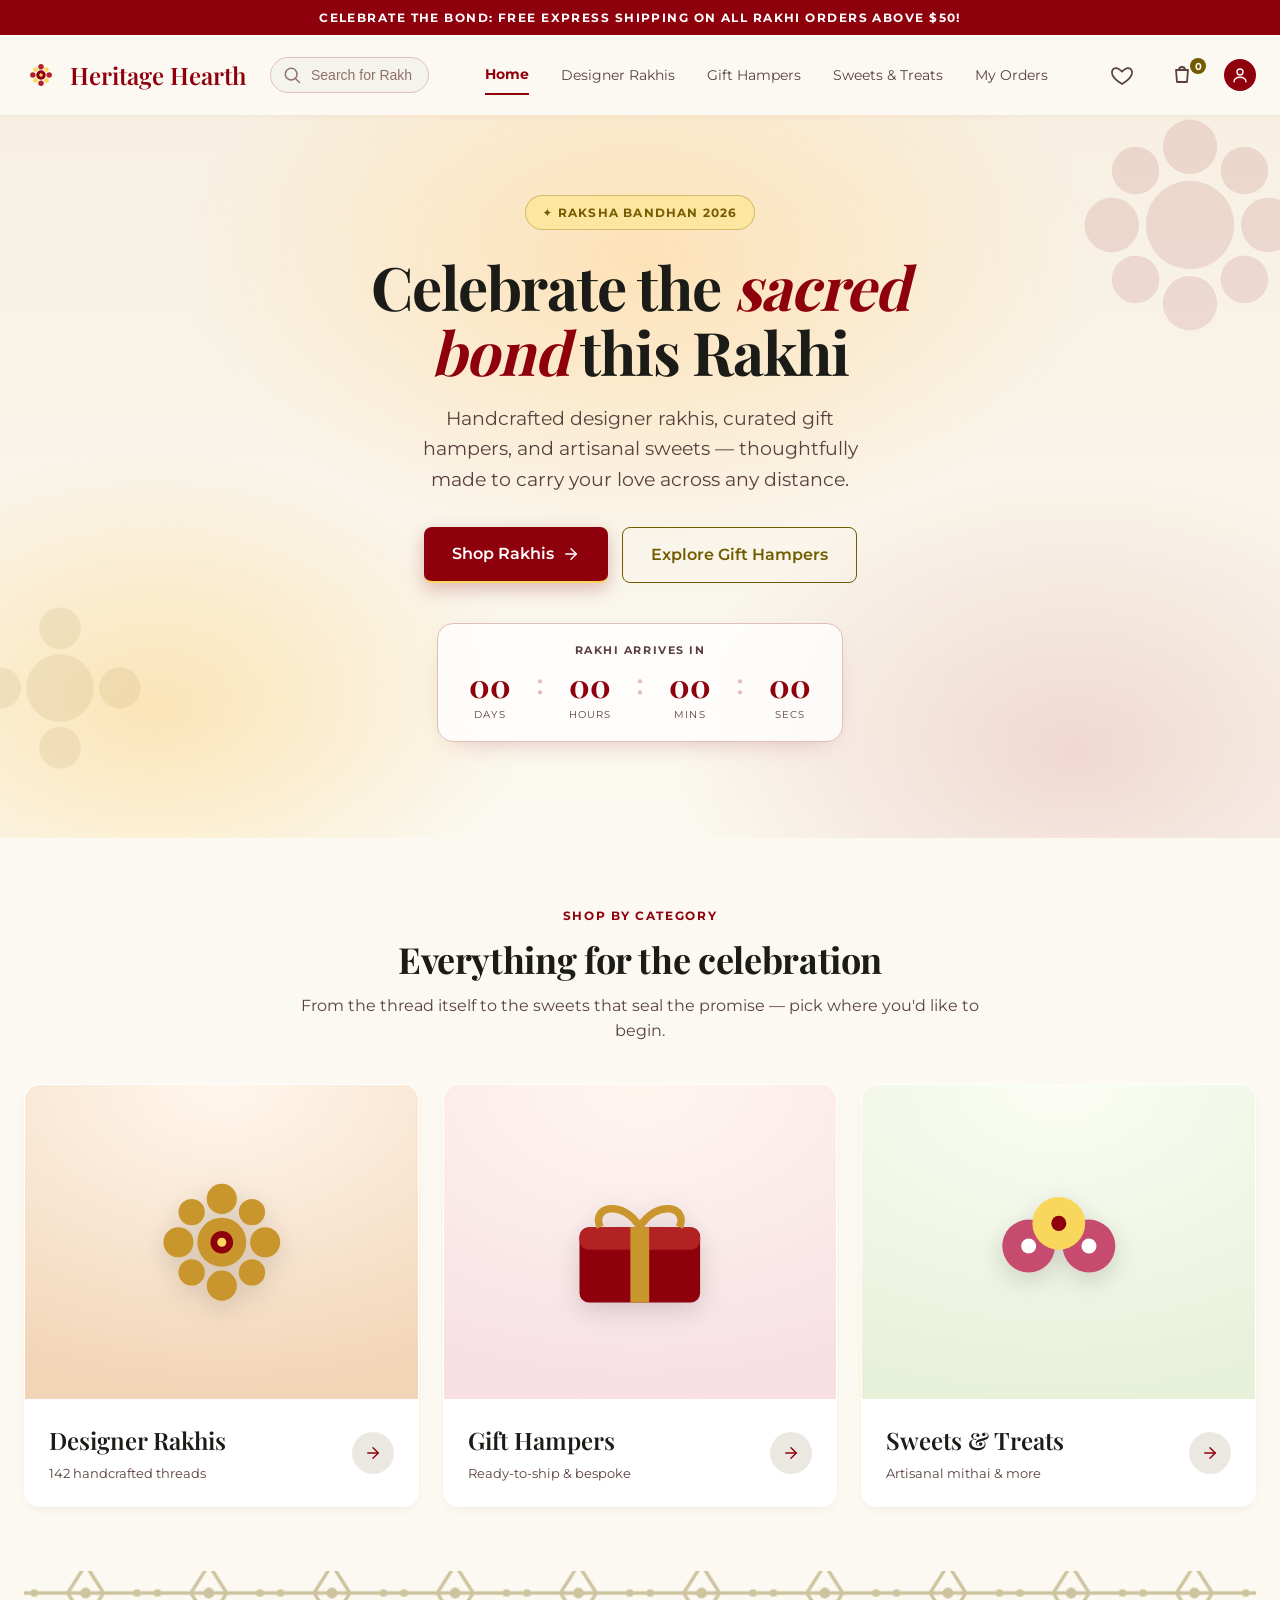
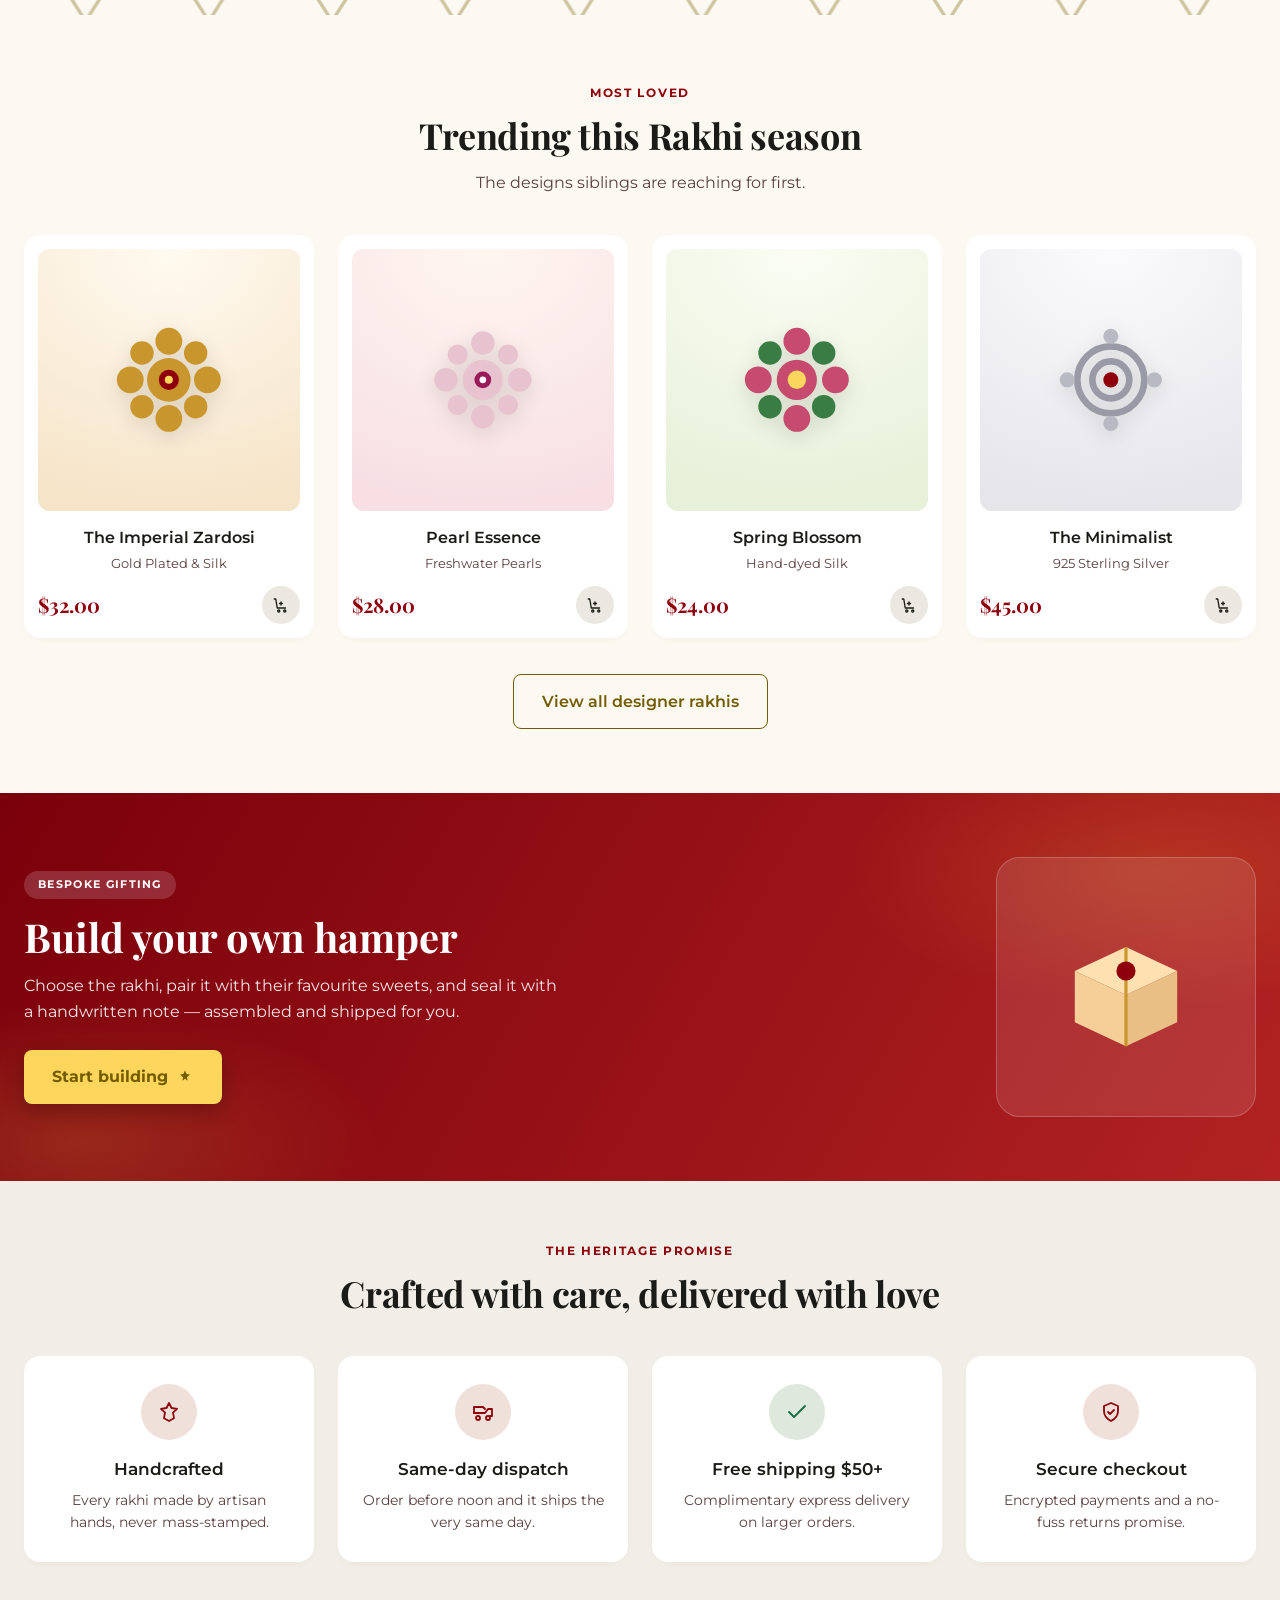
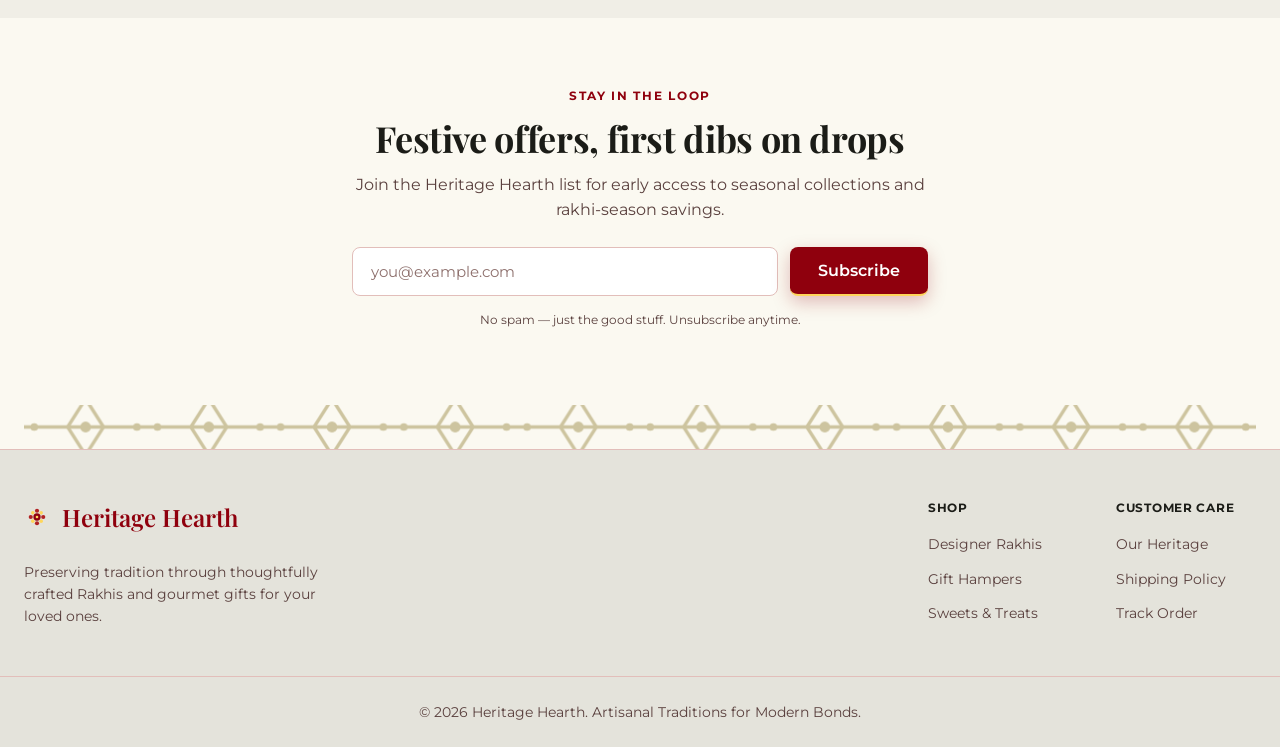
==== commit d0802dc5: "Add Home landing page; make it the site root - Move the product listing from index.html to designer-" ====
--- a/index.html
+++ b/index.html
@@ -3,102 +3,53 @@
 <head>
 <meta charset="utf-8" />
 <meta name="viewport" content="width=device-width, initial-scale=1.0" />
-<title>Heritage Hearth — Designer Rakhis</title>
-<meta name="description" content="Intricately handcrafted Designer Rakhis honoring the timeless bond of Raksha Bandhan." />
+<title>Heritage Hearth — Raksha Bandhan</title>
+<meta name="description" content="Celebrate the bond this Raksha Bandhan with handcrafted designer rakhis, curated gift hampers, and artisanal sweets." />
 <style>
   /* ============ Embedded fonts (self-contained, no network) ============ */
-  @font-face{
-    font-family:'Playfair Display';font-style:normal;font-weight:600 700;font-display:swap;
-    src:url([data-uri]) format('woff2');
-  }
-  @font-face{
-    font-family:'Montserrat';font-style:normal;font-weight:400 700;font-display:swap;
-    src:url([data-uri]) format('woff2');
-  }
-
-  /* ============ Design tokens (from the Heritage Hearth palette) ============ */
+  @font-face{font-family:'Playfair Display';font-style:normal;font-weight:600 700;font-display:swap;src:url([data-uri]) format('woff2');}
+  @font-face{font-family:'Montserrat';font-style:normal;font-weight:400 700;font-display:swap;src:url([data-uri]) format('woff2');}
+
+  /* ============ Design tokens (Heritage Hearth — DESIGN.md) ============ */
   :root{
-    --background:#fbf9f1;
-    --on-background:#1b1c17;
-    --surface:#fbf9f1;
-    --surface-container-lowest:#ffffff;
-    --surface-container-low:#f5f4ec;
-    --surface-container:#f0eee6;
-    --surface-container-high:#eae8e0;
-    --surface-container-highest:#e4e3db;
-    --on-surface-variant:#5a403e;
-    --outline:#8e706d;
-    --outline-variant:#e2beba;
-
-    --primary:#8f000d;
-    --on-primary:#ffffff;
-    --primary-container:#b22222;
-    --on-primary-container:#ffc8c2;
-
-    --secondary:#735c00;
-    --on-secondary:#ffffff;
-    --secondary-container:#fed65b;
-
-    --tertiary-container:#7c5500;
-    --on-tertiary:#ffffff;
-    --tertiary-fixed:#ffdeac;
-    --tertiary-fixed-dim:#ffba38;
-    --on-tertiary-fixed:#281900;
-
-    --error:#ba1a1a;
-    --on-error:#ffffff;
-    --emerald:#146c43;
-    --on-emerald:#ffffff;
-    --gold-line:#fed65b;
-
+    --background:#fbf9f1;--on-background:#1b1c17;
+    --surface:#fbf9f1;--surface-variant:#e4e3db;
+    --surface-container-lowest:#ffffff;--surface-container-low:#f5f4ec;--surface-container:#f0eee6;
+    --surface-container-high:#eae8e0;--surface-container-highest:#e4e3db;
+    --on-surface:#1b1c17;--on-surface-variant:#5a403e;
+    --outline:#8e706d;--outline-variant:#e2beba;
+    --primary:#8f000d;--on-primary:#ffffff;--primary-container:#b22222;--on-primary-container:#ffc8c2;--primary-fixed-dim:#ffb4ac;
+    --secondary:#735c00;--on-secondary:#ffffff;--secondary-container:#fed65b;--on-secondary-container:#745c00;
+    --tertiary:#5d3f00;--on-tertiary:#ffffff;--tertiary-container:#7c5500;
+    --tertiary-fixed:#ffdeac;--tertiary-fixed-dim:#ffba38;--on-tertiary-fixed:#281900;
+    --error:#ba1a1a;--on-error:#ffffff;
+    --emerald:#146c43;--on-emerald:#ffffff;--gold-line:#fed65b;
     --serif:'Playfair Display', Georgia, 'Times New Roman', serif;
     --sans:'Montserrat', system-ui, -apple-system, 'Segoe UI', Roboto, sans-serif;
-
-    --container:1280px;
-    --gutter:24px;
-    --radius-lg:0.5rem;
-    --radius-xl:0.75rem;
+    --container:1280px;--gutter:24px;
   }
 
   *{box-sizing:border-box;}
   html{-webkit-text-size-adjust:100%;scroll-behavior:smooth;}
-  body{
-    margin:0;background:var(--background);color:var(--on-background);
-    font-family:var(--sans);font-size:16px;line-height:1.6;-webkit-font-smoothing:antialiased;
-  }
+  body{margin:0;background:var(--background);color:var(--on-background);font-family:var(--sans);font-size:16px;line-height:1.6;-webkit-font-smoothing:antialiased;}
   img{max-width:100%;display:block;}
   a{color:inherit;text-decoration:none;}
   button{font-family:inherit;cursor:pointer;border:none;background:none;}
   :focus-visible{outline:2px solid var(--primary);outline-offset:2px;border-radius:3px;}
-
   .wrap{max-width:var(--container);margin:0 auto;padding-left:var(--gutter);padding-right:var(--gutter);}
   .icon{width:24px;height:24px;stroke:currentColor;stroke-width:1.8;fill:none;stroke-linecap:round;stroke-linejoin:round;flex:none;}
   .icon-sm{width:18px;height:18px;}
-  .icon-xs{width:14px;height:14px;}
-
-  /* ============ Announcement bar ============ */
-  .announce{
-    background:var(--primary);color:var(--on-primary);text-align:center;padding:8px 12px;
-    font-size:12px;font-weight:700;text-transform:uppercase;letter-spacing:.12em;
-  }
-
-  /* ============ Header ============ */
-  header.site{
-    position:sticky;top:0;z-index:50;width:100%;
-    background:color-mix(in srgb,var(--surface) 90%,transparent);
-    backdrop-filter:blur(10px);-webkit-backdrop-filter:blur(10px);
-    box-shadow:0 1px 8px rgba(143,0,13,.05);
-  }
+
+  /* ============ Announcement + header ============ */
+  .announce{background:var(--primary);color:var(--on-primary);text-align:center;padding:8px 12px;font-size:12px;font-weight:700;text-transform:uppercase;letter-spacing:.12em;}
+  header.site{position:sticky;top:0;z-index:50;width:100%;background:color-mix(in srgb,var(--surface) 90%,transparent);backdrop-filter:blur(10px);-webkit-backdrop-filter:blur(10px);box-shadow:0 1px 8px rgba(143,0,13,.05);}
   .header-inner{height:80px;display:flex;align-items:center;justify-content:space-between;gap:var(--gutter);}
   .brand{display:flex;align-items:center;gap:12px;flex:none;}
   .brand .mark{width:34px;height:34px;}
   .brand .name{font-family:var(--serif);font-weight:600;font-size:24px;color:var(--primary);}
   .search{flex:1;max-width:28rem;position:relative;display:flex;align-items:center;}
   .search svg{position:absolute;left:12px;width:20px;height:20px;color:var(--outline);}
-  .search input{
-    width:100%;padding:9px 16px 9px 40px;border-radius:999px;font-size:14px;
-    background:var(--surface-container-low);border:1px solid var(--outline-variant);color:var(--on-background);
-  }
+  .search input{width:100%;padding:9px 16px 9px 40px;border-radius:999px;font-size:14px;background:var(--surface-container-low);border:1px solid var(--outline-variant);color:var(--on-background);}
   .search input::placeholder{color:var(--outline);}
   .search input:focus{outline:none;border-color:var(--primary);}
   nav.main{display:flex;align-items:center;gap:32px;padding:0 32px;}
@@ -108,118 +59,113 @@
   .actions{display:flex;align-items:center;gap:24px;flex:none;}
   .actions button{color:var(--on-surface-variant);display:flex;align-items:center;position:relative;transition:color .2s;}
   .actions button:hover{color:var(--primary);}
-  .cart-badge{position:absolute;top:-4px;right:-6px;background:var(--secondary);color:var(--on-secondary);
-    font-size:10px;width:16px;height:16px;border-radius:50%;display:flex;align-items:center;justify-content:center;font-weight:700;}
+  .cart-badge{position:absolute;top:-4px;right:-6px;background:var(--secondary);color:var(--on-secondary);font-size:10px;width:16px;height:16px;border-radius:50%;display:flex;align-items:center;justify-content:center;font-weight:700;}
   .avatar{width:32px;height:32px;border-radius:50%;background:var(--primary);color:var(--on-primary);display:flex;align-items:center;justify-content:center;}
 
-  /* ============ Collection header ============ */
-  main{display:block;padding-bottom:64px;}
-  .collection-head{padding-top:48px;padding-bottom:48px;}
-  .head-row{
-    display:flex;justify-content:space-between;align-items:flex-end;gap:24px;flex-wrap:wrap;
-    border-bottom:2px solid var(--primary-container);padding-bottom:12px;margin-bottom:48px;
-  }
-  .eyebrow{display:block;color:var(--primary);font-size:12px;font-weight:700;text-transform:uppercase;letter-spacing:.1em;margin-bottom:12px;}
-  h1.title{font-family:var(--serif);font-weight:700;font-size:48px;line-height:1.2;letter-spacing:-.02em;margin:0;text-wrap:balance;}
-  .lede{color:var(--on-surface-variant);margin:16px 0 0;max-width:32rem;}
-  .head-tools{display:flex;align-items:center;gap:16px;}
-  .count{font-size:14px;color:var(--on-surface-variant);}
-  .sortbox{position:relative;}
-  .sortbox select{
-    appearance:none;background:var(--surface-container-low);border:1px solid var(--outline-variant);
-    border-radius:999px;padding:8px 40px 8px 16px;font-size:14px;color:var(--on-background);font-family:inherit;cursor:pointer;
-  }
-  .sortbox select:focus{outline:none;border-color:var(--primary);}
-  .sortbox svg{position:absolute;right:12px;top:50%;transform:translateY(-50%);width:20px;height:20px;color:var(--on-surface-variant);pointer-events:none;}
-
-  /* ============ Layout: sidebar + grid ============ */
-  .layout{display:flex;gap:48px;align-items:flex-start;}
-  aside.filters{width:16rem;flex:none;position:sticky;top:112px;}
-  .filter-card{background:var(--surface-container);border-radius:var(--radius-xl);padding:24px;position:relative;overflow:hidden;box-shadow:0 1px 3px rgba(0,0,0,.06);}
-  .filter-card::before{content:"";position:absolute;right:-64px;top:-64px;width:128px;height:128px;background:rgba(143,0,13,.05);border-radius:50%;filter:blur(32px);}
-  .filter-head{display:flex;align-items:center;justify-content:space-between;margin-bottom:24px;position:relative;}
-  .filter-head h3{font-family:var(--sans);font-weight:600;font-size:20px;margin:0;}
-  .filter-head button{color:var(--primary);font-size:14px;font-weight:600;}
-  .filter-group{margin-bottom:32px;position:relative;}
-  .filter-group:last-child{margin-bottom:0;}
-  .filter-group h4{font-size:12px;font-weight:700;text-transform:uppercase;letter-spacing:.06em;color:var(--on-surface-variant);
-    margin:0 0 16px;border-bottom:1px solid rgba(226,190,186,.4);padding-bottom:8px;}
-  .checks{display:flex;flex-direction:column;gap:12px;}
-  .check{display:flex;align-items:center;gap:12px;cursor:pointer;font-size:14px;}
-  .check input{position:absolute;opacity:0;width:0;height:0;}
-  .box{width:20px;height:20px;border-radius:4px;border:1px solid var(--outline-variant);display:flex;align-items:center;justify-content:center;flex:none;transition:.15s;}
-  .box svg{width:14px;height:14px;color:var(--on-primary);opacity:0;}
-  .check input:checked + .box{background:var(--primary);border-color:var(--primary);}
-  .check input:checked + .box svg{opacity:1;}
-  .check:hover .label{color:var(--primary);}
-  .chips{display:flex;flex-wrap:wrap;gap:8px;}
-  .chip{padding:6px 12px;border-radius:999px;border:1px solid var(--outline-variant);font-size:14px;color:var(--on-background);background:none;transition:.15s;}
-  .chip:hover{border-color:var(--primary);color:var(--primary);}
-  .chip.active{background:var(--primary-container);color:var(--on-primary);border-color:transparent;}
-  .range{padding:24px 8px 0;}
-  .track{height:4px;background:var(--outline-variant);border-radius:999px;position:relative;}
-  .track .fill{position:absolute;left:20%;right:40%;height:100%;background:var(--primary);border-radius:999px;}
-  .track .knob{position:absolute;top:50%;transform:translateY(-50%);width:16px;height:16px;background:var(--surface);border:2px solid var(--primary);border-radius:50%;box-shadow:0 1px 3px rgba(0,0,0,.2);}
-  .track .knob.a{left:20%;}
-  .track .knob.b{right:40%;}
-  .range-vals{display:flex;justify-content:space-between;margin-top:16px;font-size:14px;color:var(--on-surface-variant);}
-
-  .grid-wrap{flex:1;min-width:0;}
-  .grid{display:grid;grid-template-columns:repeat(3,1fr);gap:48px 24px;}
-
-  /* ============ Product card ============ */
-  .card{display:flex;flex-direction:column;align-items:center;text-align:center;}
-  .thumb{position:relative;width:100%;aspect-ratio:4/5;border-radius:var(--radius-xl);overflow:hidden;margin-bottom:16px;background:var(--surface-container-low);cursor:pointer;}
-  .thumb .art{width:100%;height:100%;}
-  .badge{position:absolute;top:12px;left:12px;z-index:2;padding:4px 12px;border-radius:999px;font-size:10px;font-weight:700;text-transform:uppercase;letter-spacing:.08em;box-shadow:0 1px 3px rgba(0,0,0,.15);}
+  /* ============ Shared buttons + ribbon ============ */
+  .hbtn{display:inline-flex;align-items:center;gap:8px;padding:14px 28px;border-radius:.5rem;font-weight:600;font-size:16px;transition:.2s;}
+  .hbtn-primary{background:var(--primary);color:var(--on-primary);border-bottom:2px solid var(--gold-line);box-shadow:0 6px 18px rgba(143,0,13,.25);}
+  .hbtn-primary:hover{background:var(--primary-container);}
+  .hbtn-gold{background:transparent;color:var(--secondary);border:1.5px solid var(--secondary);}
+  .hbtn-gold:hover{background:var(--secondary-container);color:var(--on-secondary-container);border-color:var(--secondary-container);}
+  .rakhi-ribbon{width:100%;max-width:var(--container);margin:0 auto;padding:0 var(--gutter);line-height:0;}
+  .rakhi-ribbon svg{display:block;width:100%;height:44px;}
+
+  .section{max-width:var(--container);margin:0 auto;padding:64px var(--gutter);}
+  .sec-head{text-align:center;max-width:44rem;margin:0 auto 40px;}
+  .eyebrow{display:inline-block;color:var(--primary);font-size:12px;font-weight:700;text-transform:uppercase;letter-spacing:.14em;margin-bottom:12px;}
+  .sec-head h2{font-family:var(--serif);font-weight:700;font-size:36px;line-height:1.2;letter-spacing:-.01em;margin:0;text-wrap:balance;}
+  .sec-head p{color:var(--on-surface-variant);margin:12px 0 0;}
+
+  /* ============ Hero ============ */
+  .hero{position:relative;overflow:hidden;text-align:center;padding:80px var(--gutter) 96px;}
+  .hero .bg{position:absolute;inset:0;background:
+      radial-gradient(50% 55% at 50% 20%, rgba(255,222,172,.8), transparent 72%),
+      radial-gradient(45% 55% at 84% 88%, rgba(178,34,34,.15), transparent 70%),
+      radial-gradient(42% 50% at 12% 82%, rgba(255,186,56,.30), transparent 70%),
+      linear-gradient(180deg,#f7f0e2,#fbf9f1);z-index:-2;}
+  .hero .motif{position:absolute;opacity:.10;z-index:-1;pointer-events:none;}
+  .hero .motif.a{width:340px;height:340px;right:-80px;top:-60px;}
+  .hero .motif.b{width:260px;height:260px;left:-70px;bottom:20px;opacity:.08;}
+  .hero-inner{position:relative;max-width:52rem;margin:0 auto;display:flex;flex-direction:column;align-items:center;}
+  .festive-pill{display:inline-flex;align-items:center;gap:8px;background:color-mix(in srgb,var(--secondary-container) 55%,var(--surface));color:var(--on-secondary-container);border:1px solid color-mix(in srgb,var(--secondary) 30%,transparent);padding:7px 16px;border-radius:999px;font-size:12px;font-weight:700;letter-spacing:.1em;text-transform:uppercase;margin-bottom:24px;}
+  .hero h1{font-family:var(--serif);font-weight:700;font-size:60px;line-height:1.08;letter-spacing:-.02em;margin:0 0 20px;text-wrap:balance;}
+  .hero h1 .accent{color:var(--primary);font-style:italic;}
+  .hero .sub{font-size:19px;color:var(--on-surface-variant);max-width:38rem;margin:0 0 32px;text-wrap:balance;}
+  .hero-ctas{display:flex;flex-wrap:wrap;gap:14px;justify-content:center;}
+
+  .countdown{margin-top:40px;display:inline-flex;flex-direction:column;align-items:center;gap:10px;background:color-mix(in srgb,var(--surface-container-lowest) 80%,transparent);border:1px solid var(--outline-variant);border-radius:1rem;padding:18px 26px;box-shadow:0 10px 30px -18px rgba(143,0,13,.4);}
+  .countdown .cd-label{font-size:11px;font-weight:700;letter-spacing:.14em;text-transform:uppercase;color:var(--on-surface-variant);}
+  .cd-units{display:flex;gap:20px;}
+  .cd-unit{display:flex;flex-direction:column;align-items:center;min-width:52px;}
+  .cd-num{font-family:var(--serif);font-weight:700;font-size:32px;line-height:1;color:var(--primary);font-variant-numeric:tabular-nums;}
+  .cd-lbl{font-size:10px;letter-spacing:.12em;text-transform:uppercase;color:var(--on-surface-variant);margin-top:6px;}
+  .cd-sep{font-family:var(--serif);font-size:28px;color:var(--outline-variant);align-self:flex-start;line-height:1;}
+
+  /* ============ Category cards ============ */
+  .cat-grid{display:grid;grid-template-columns:repeat(3,1fr);gap:24px;}
+  .cat{display:flex;flex-direction:column;background:var(--surface-container-lowest);border-radius:1rem;overflow:hidden;border:1px solid transparent;box-shadow:0 4px 14px -8px rgba(143,0,13,.18);transition:transform .3s,box-shadow .3s;}
+  .cat:hover{transform:translateY(-6px);box-shadow:0 24px 44px -20px rgba(143,0,13,.28);}
+  .cat .art{aspect-ratio:5/4;}
+  .cat .body{padding:22px 24px;display:flex;align-items:center;justify-content:space-between;gap:12px;}
+  .cat h3{font-family:var(--serif);font-weight:600;font-size:24px;margin:0;}
+  .cat .body p{font-size:13px;color:var(--on-surface-variant);margin:4px 0 0;}
+  .cat .go{width:42px;height:42px;border-radius:50%;background:var(--surface-container-high);color:var(--primary);display:flex;align-items:center;justify-content:center;flex:none;transition:.2s;}
+  .cat:hover .go{background:var(--primary);color:var(--on-primary);}
+
+  /* ============ Product art ============ */
+  .art{display:flex;align-items:center;justify-content:center;width:100%;height:100%;position:relative;background:radial-gradient(120% 100% at 50% 0%, var(--art-b,#fff), var(--art-a,#f0eee6));}
+  .art svg.motif-lg{width:60%;height:60%;filter:drop-shadow(0 8px 12px rgba(0,0,0,.14));}
+  .art .cap{position:absolute;bottom:10px;left:0;right:0;text-align:center;font-size:10px;letter-spacing:.1em;text-transform:uppercase;color:var(--on-surface-variant);opacity:.5;}
+
+  /* ============ Trending products ============ */
+  .prod-grid{display:grid;grid-template-columns:repeat(4,1fr);gap:24px;}
+  .prod{display:flex;flex-direction:column;background:var(--surface-container-lowest);border-radius:1rem;padding:14px;box-shadow:0 4px 14px -10px rgba(143,0,13,.18);transition:transform .3s,box-shadow .3s;}
+  .prod:hover{transform:translateY(-4px);box-shadow:0 20px 38px -18px rgba(143,0,13,.26);}
+  .prod .thumb{position:relative;aspect-ratio:1;border-radius:.75rem;overflow:hidden;margin-bottom:14px;background:var(--surface-container-low);}
+  .prod .thumb .art svg{width:64%;height:64%;filter:drop-shadow(0 6px 10px rgba(0,0,0,.12));transition:transform .6s ease;}
+  .prod:hover .thumb .art svg{transform:scale(1.06);}
+  .badge{position:absolute;top:12px;left:12px;padding:4px 11px;border-radius:999px;font-size:10px;font-weight:700;text-transform:uppercase;letter-spacing:.06em;}
   .badge.best{background:var(--tertiary-fixed-dim);color:var(--on-tertiary-fixed);}
-  .badge.low{background:color-mix(in srgb,var(--error) 90%,transparent);color:var(--on-error);}
-  .quick{position:absolute;inset:0;display:flex;align-items:center;justify-content:center;background:rgba(251,249,241,0);opacity:0;transition:.3s;}
-  .thumb:hover .quick{opacity:1;background:rgba(251,249,241,.2);}
-  .quick button{background:color-mix(in srgb,var(--surface) 92%,transparent);color:var(--primary);font-size:12px;font-weight:700;
-    text-transform:uppercase;letter-spacing:.12em;padding:12px 24px;border-radius:999px;box-shadow:0 4px 10px rgba(0,0,0,.15);
-    display:flex;align-items:center;gap:8px;transform:translateY(16px);transition:.3s;}
-  .thumb:hover .quick button{transform:translateY(0);}
-  .quick button:hover{background:var(--primary);color:var(--on-primary);}
-  .thumb .art{transition:transform .7s ease;}
-  .thumb:hover .art{transform:scale(1.05);}
-  .card h3{font-family:var(--sans);font-weight:600;font-size:20px;margin:0;transition:color .2s;}
-  .card:hover h3{color:var(--primary);}
-  .card .sub{font-size:14px;color:var(--on-surface-variant);margin:4px 0 12px;}
-  .price{font-family:var(--serif);font-weight:600;font-size:32px;color:var(--primary);}
-  .btn{margin-top:16px;padding:12px 32px;border-radius:999px;font-size:12px;font-weight:700;text-transform:uppercase;letter-spacing:.08em;
-    display:inline-flex;align-items:center;justify-content:center;gap:8px;transition:.2s;}
-  .btn-fill{background:var(--primary);color:var(--on-primary);box-shadow:0 1px 3px rgba(0,0,0,.1);border-bottom:2px solid var(--gold-line);}
-  .btn-fill:hover{background:var(--primary-container);}
-  .btn-outline{background:var(--surface);color:var(--primary);border:1px solid var(--primary);}
-  .btn-outline:hover{background:var(--primary);color:var(--on-primary);}
-
-  /* ============ Promo banner ============ */
-  .promo{grid-column:1 / -1;position:relative;border-radius:1rem;overflow:hidden;background:var(--tertiary-container);box-shadow:0 4px 14px rgba(0,0,0,.12);margin:8px 0;}
-  .promo .bg{position:absolute;inset:0;opacity:.5;
-    background:
-      radial-gradient(60% 90% at 85% 20%, rgba(255,222,172,.35), transparent 60%),
-      radial-gradient(50% 80% at 15% 90%, rgba(255,186,56,.28), transparent 60%),
-      repeating-linear-gradient(45deg, rgba(255,255,255,.04) 0 10px, transparent 10px 20px);}
-  .promo .inner{position:relative;z-index:1;display:flex;flex-wrap:wrap;align-items:center;justify-content:space-between;gap:32px;padding:48px;
-    background:linear-gradient(90deg, color-mix(in srgb,var(--tertiary-container) 90%,transparent), color-mix(in srgb,var(--tertiary-container) 55%,transparent) 55%, transparent);}
-  .promo .copy{max-width:28rem;text-align:left;}
-  .promo .tag{display:inline-block;padding:4px 12px;border-radius:999px;background:var(--tertiary-fixed);color:var(--on-tertiary-fixed);
-    font-size:12px;font-weight:700;text-transform:uppercase;letter-spacing:.12em;margin-bottom:16px;}
-  .promo h2{font-family:var(--serif);font-weight:700;font-size:48px;line-height:1.1;color:var(--on-tertiary);margin:0;}
-  .promo p{color:color-mix(in srgb,var(--on-tertiary) 90%,transparent);margin:16px 0 0;}
-  .promo .cta{flex:none;padding:16px 32px;border-radius:999px;background:var(--tertiary-fixed);color:var(--on-tertiary-fixed);
-    font-size:12px;font-weight:700;text-transform:uppercase;letter-spacing:.12em;box-shadow:0 6px 16px rgba(0,0,0,.18);transition:.25s;}
-  .promo .cta:hover{background:var(--surface);color:var(--primary);transform:translateY(-2px);}
-
-  /* ============ Pagination ============ */
-  .pager{margin-top:48px;display:flex;justify-content:center;align-items:center;gap:8px;}
-  .pager button{width:40px;height:40px;border-radius:50%;display:flex;align-items:center;justify-content:center;
-    border:1px solid var(--outline-variant);color:var(--on-surface-variant);font-size:14px;font-weight:700;transition:.15s;}
-  .pager button:hover:not(:disabled){border-color:var(--primary);color:var(--primary);}
-  .pager button.current{background:var(--primary);color:var(--on-primary);border-color:var(--primary);}
-  .pager button:disabled{opacity:.5;cursor:not-allowed;}
-  .pager .dots{padding:0 8px;color:var(--on-surface-variant);}
+  .prod h3{font-family:var(--sans);font-weight:600;font-size:16px;margin:0 0 2px;text-align:center;}
+  .prod .sub{font-size:13px;color:var(--on-surface-variant);margin:0 0 8px;text-align:center;}
+  .prod .foot{margin-top:auto;display:flex;align-items:center;justify-content:space-between;padding-top:4px;}
+  .prod .price{font-family:var(--serif);font-weight:700;font-size:20px;color:var(--primary);}
+  .addbtn{width:38px;height:38px;border-radius:50%;display:flex;align-items:center;justify-content:center;background:var(--surface-container-high);color:var(--on-surface);transition:.2s;}
+  .prod:hover .addbtn{background:var(--primary);color:var(--on-primary);}
+  .see-all{text-align:center;margin-top:36px;}
+
+  /* ============ Build-a-box band ============ */
+  .band{position:relative;overflow:hidden;background:linear-gradient(120deg,#7a000b,#b22222);color:#fff;}
+  .band .inner{max-width:var(--container);margin:0 auto;padding:64px var(--gutter);display:flex;flex-wrap:wrap;align-items:center;gap:40px;justify-content:space-between;}
+  .band .deco{position:absolute;inset:0;opacity:.16;background:radial-gradient(40% 60% at 90% 20%, #ffba38, transparent 60%),radial-gradient(40% 60% at 6% 90%, #fed65b, transparent 60%);pointer-events:none;}
+  .band .copy{position:relative;max-width:34rem;}
+  .band .tag{display:inline-block;padding:5px 14px;border-radius:999px;background:rgba(255,255,255,.16);color:#fff;font-size:11px;font-weight:700;letter-spacing:.12em;text-transform:uppercase;margin-bottom:16px;}
+  .band h2{font-family:var(--serif);font-weight:700;font-size:40px;line-height:1.1;margin:0 0 14px;color:#fff;}
+  .band p{color:rgba(255,255,255,.9);margin:0 0 26px;}
+  .band .band-cta{display:inline-flex;align-items:center;gap:8px;background:var(--secondary-container);color:var(--on-secondary-container);padding:14px 28px;border-radius:.5rem;font-weight:700;box-shadow:0 8px 20px rgba(0,0,0,.22);transition:.2s;}
+  .band .band-cta:hover{background:#fff;color:var(--primary);}
+  .band .art-wrap{position:relative;width:260px;height:260px;flex:none;border-radius:1.5rem;background:rgba(255,255,255,.1);border:1px solid rgba(255,255,255,.2);display:flex;align-items:center;justify-content:center;}
+  .band .art-wrap svg{width:62%;height:62%;}
+
+  /* ============ Why us ============ */
+  .why{background:var(--surface-container);}
+  .why-grid{display:grid;grid-template-columns:repeat(4,1fr);gap:24px;}
+  .why-tile{background:var(--surface-container-lowest);border-radius:1rem;padding:28px 24px;text-align:center;box-shadow:0 4px 14px -10px rgba(143,0,13,.18);}
+  .why-tile .circle{width:56px;height:56px;border-radius:50%;display:flex;align-items:center;justify-content:center;margin:0 auto 16px;background:color-mix(in srgb,var(--primary) 10%,var(--surface));color:var(--primary);}
+  .why-tile.g .circle{background:color-mix(in srgb,var(--emerald) 12%,var(--surface));color:var(--emerald);}
+  .why-tile h3{font-family:var(--sans);font-weight:600;font-size:17px;margin:0 0 6px;}
+  .why-tile p{font-size:14px;color:var(--on-surface-variant);margin:0;}
+
+  /* ============ Newsletter ============ */
+  .news{text-align:center;}
+  .news .box{max-width:36rem;margin:0 auto;}
+  .news form{display:flex;gap:12px;margin-top:24px;}
+  .news input{flex:1;padding:14px 18px;border-radius:.5rem;border:1px solid var(--outline-variant);background:var(--surface-container-lowest);font-size:15px;color:var(--on-background);font-family:inherit;transition:.2s;}
+  .news input::placeholder{color:var(--outline);}
+  .news input:focus{outline:none;border-color:var(--primary);box-shadow:0 0 0 3px rgba(143,0,13,.12);}
+  .news .hbtn-primary{flex:none;}
+  .news .fineprint{font-size:12px;color:var(--on-surface-variant);margin-top:14px;}
 
   /* ============ Footer ============ */
   footer.site{background:var(--surface-container-highest);border-top:1px solid var(--outline-variant);}
@@ -234,44 +180,31 @@
   .footer-cols ul{list-style:none;margin:0;padding:0;display:flex;flex-direction:column;gap:12px;}
   .footer-cols li{font-size:14px;color:var(--on-surface-variant);cursor:pointer;transition:color .15s;}
   .footer-cols li:hover{color:var(--primary);}
+  .footer-cols li a{display:inline;}
   .socials{display:flex;gap:16px;color:var(--on-surface-variant);}
   .socials button:hover{color:var(--primary);}
   .copyright{border-top:1px solid var(--outline-variant);text-align:center;padding:24px 0;font-size:14px;color:var(--on-surface-variant);}
 
-  /* ============ Rakhi placeholder art ============ */
-  .art{display:flex;align-items:center;justify-content:center;background:
-    radial-gradient(120% 100% at 50% 0%, var(--art-b, #fff), var(--art-a, #f0eee6));}
-  .art svg{width:58%;height:58%;filter:drop-shadow(0 6px 10px rgba(0,0,0,.12));}
-  .art .cap{position:absolute;bottom:10px;left:0;right:0;text-align:center;font-size:10px;letter-spacing:.1em;
-    text-transform:uppercase;color:var(--on-surface-variant);opacity:.55;}
-
-  /* ============ Spec components (DESIGN.md) ============ */
-  .stock{display:inline-flex;align-items:center;gap:6px;margin-top:12px;padding:4px 11px;border-radius:999px;
-    background:color-mix(in srgb,var(--emerald) 12%,var(--surface));color:var(--emerald);
-    border:1px solid color-mix(in srgb,var(--emerald) 32%,transparent);
-    font-size:11px;font-weight:700;letter-spacing:.06em;text-transform:uppercase;}
-  .stock .dot{width:6px;height:6px;border-radius:50%;background:var(--emerald);}
-  .rakhi-ribbon{width:100%;max-width:var(--container);margin:16px auto;padding:0 var(--gutter);line-height:0;}
-  .rakhi-ribbon svg{display:block;width:100%;height:44px;}
-
   /* ============ Responsive ============ */
   @media (max-width:1023px){
     nav.main{display:none;}
-    aside.filters{display:none;}
+    .prod-grid{grid-template-columns:repeat(2,1fr);}
+    .why-grid{grid-template-columns:repeat(2,1fr);}
+    .hero h1{font-size:46px;}
   }
   @media (max-width:767px){
     .search{display:none;}
     .brand .name{display:none;}
-    h1.title{font-size:32px;}
-    .promo h2{font-size:32px;}
-    .promo .inner{padding:32px;}
-    .grid{grid-template-columns:repeat(2,1fr);gap:40px 16px;}
+    .cat-grid{grid-template-columns:1fr;}
+    .hero h1{font-size:34px;}
+    .hero .sub{font-size:17px;}
+    .sec-head h2{font-size:28px;}
+    .band h2{font-size:30px;}
+    .news form{flex-direction:column;}
     .actions{gap:16px;}
-    .btn{width:100%;}
+    .cd-units{gap:12px;}
   }
-  @media (prefers-reduced-motion:reduce){
-    *{transition:none !important;animation:none !important;scroll-behavior:auto;}
-  }
+  @media (prefers-reduced-motion:reduce){*{transition:none !important;animation:none !important;scroll-behavior:auto;}}
 </style>
 </head>
 <body>
@@ -284,20 +217,17 @@
       <svg class="mark" viewBox="0 0 100 100" aria-hidden="true"><circle cx="50" cy="50" r="14" fill="#8f000d"/><g fill="#b22222"><circle cx="50" cy="26" r="8"/><circle cx="50" cy="74" r="8"/><circle cx="26" cy="50" r="8"/><circle cx="74" cy="50" r="8"/></g><g fill="#fed65b"><circle cx="34" cy="34" r="7"/><circle cx="66" cy="34" r="7"/><circle cx="34" cy="66" r="7"/><circle cx="66" cy="66" r="7"/></g><circle cx="50" cy="50" r="5" fill="#fed65b"/></svg>
       <span class="name">Heritage Hearth</span>
     </div>
-
     <div class="search">
       <svg viewBox="0 0 24 24" fill="none" stroke="currentColor" stroke-width="1.8" stroke-linecap="round"><circle cx="11" cy="11" r="7"/><line x1="21" y1="21" x2="16.7" y2="16.7"/></svg>
       <input type="text" placeholder="Search for Rakhis, Gifts..." aria-label="Search" />
     </div>
-
     <nav class="main" aria-label="Primary">
-      <a href="#">Home</a>
-      <a href="index.html" aria-current="page">Designer Rakhis</a>
+      <a href="index.html" aria-current="page">Home</a>
+      <a href="designer-rakhis.html">Designer Rakhis</a>
       <a href="gift-hampers.html">Gift Hampers</a>
       <a href="#">Sweets &amp; Treats</a>
       <a href="#">My Orders</a>
     </nav>
-
     <div class="actions">
       <button aria-label="Wishlist"><svg class="icon" viewBox="0 0 24 24"><path d="M12 21s-7.5-4.6-9.6-9.2C1 8.4 2.6 5.5 5.6 5.1 7.7 4.8 9.4 6 12 8.6 14.6 6 16.3 4.8 18.4 5.1c3 .4 4.6 3.3 3.2 6.7C19.5 16.4 12 21 12 21z"/></svg></button>
       <button aria-label="Cart"><svg class="icon" viewBox="0 0 24 24"><path d="M6 7h12l-1 12H7L6 7z"/><path d="M9 7a3 3 0 0 1 6 0"/></svg><span class="cart-badge">0</span></button>
@@ -307,166 +237,183 @@
 </header>
 
 <main>
-  <div class="wrap collection-head">
-    <div class="head-row">
-      <div>
-        <span class="eyebrow">Our Collection</span>
-        <h1 class="title">Designer Rakhis</h1>
-        <p class="lede">Intricately handcrafted threads honoring the timeless bond. Each piece is a miniature work of art.</p>
-      </div>
-      <div class="head-tools">
-        <span class="count">Showing 24 of 142 items</span>
-        <div class="sortbox">
-          <select aria-label="Sort products">
-            <option>Sort by: Recommended</option>
-            <option>Price: Low to High</option>
-            <option>Price: High to Low</option>
-            <option>Newest Arrivals</option>
-          </select>
-          <svg viewBox="0 0 24 24" fill="none" stroke="currentColor" stroke-width="1.8" stroke-linecap="round" stroke-linejoin="round"><polyline points="6 9 12 15 18 9"/></svg>
-        </div>
-      </div>
-    </div>
-
-    <div class="layout">
-      <!-- Filters -->
-      <aside class="filters" aria-label="Filters">
-        <div class="filter-card">
-          <div class="filter-head">
-            <h3>Filters</h3>
-            <button type="button">Clear All</button>
-          </div>
-
-          <div class="filter-group">
-            <h4>Style</h4>
-            <div class="checks">
-              <label class="check"><input type="checkbox" checked /><span class="box"><svg viewBox="0 0 24 24" fill="none" stroke="currentColor" stroke-width="3" stroke-linecap="round" stroke-linejoin="round"><polyline points="20 6 9 17 4 12"/></svg></span><span class="label">Floral (42)</span></label>
-              <label class="check"><input type="checkbox" /><span class="box"><svg viewBox="0 0 24 24" fill="none" stroke="currentColor" stroke-width="3" stroke-linecap="round" stroke-linejoin="round"><polyline points="20 6 9 17 4 12"/></svg></span><span class="label">Zardosi (28)</span></label>
-              <label class="check"><input type="checkbox" /><span class="box"><svg viewBox="0 0 24 24" fill="none" stroke="currentColor" stroke-width="3" stroke-linecap="round" stroke-linejoin="round"><polyline points="20 6 9 17 4 12"/></svg></span><span class="label">Pearl &amp; Kundan (35)</span></label>
-              <label class="check"><input type="checkbox" /><span class="box"><svg viewBox="0 0 24 24" fill="none" stroke="currentColor" stroke-width="3" stroke-linecap="round" stroke-linejoin="round"><polyline points="20 6 9 17 4 12"/></svg></span><span class="label">Traditional (37)</span></label>
-            </div>
-          </div>
-
-          <div class="filter-group">
-            <h4>Material</h4>
-            <div class="chips">
-              <button class="chip">Silk Thread</button>
-              <button class="chip active">Silver</button>
-              <button class="chip">Cotton</button>
-              <button class="chip">Gold Plated</button>
-            </div>
-          </div>
-
-          <div class="filter-group">
-            <h4>Price Range</h4>
-            <div class="range">
-              <div class="track"><div class="fill"></div><div class="knob a"></div><div class="knob b"></div></div>
-              <div class="range-vals"><span>$15</span><span>$120</span></div>
-            </div>
-          </div>
-        </div>
-      </aside>
-
-      <!-- Product grid -->
-      <div class="grid-wrap">
-        <div class="grid">
-
-          <!-- Card 1 -->
-          <div class="card">
-            <div class="thumb">
-              <span class="badge best">Bestseller</span>
-              <div class="art" style="--art-a:#f6e4c8;--art-b:#fffaf0;position:relative;">
-                <svg viewBox="0 0 100 100" aria-hidden="true"><g fill="#c9962e"><circle cx="50" cy="50" r="13"/><circle cx="50" cy="27" r="8"/><circle cx="50" cy="73" r="8"/><circle cx="27" cy="50" r="8"/><circle cx="73" cy="50" r="8"/><circle cx="34" cy="34" r="7"/><circle cx="66" cy="34" r="7"/><circle cx="34" cy="66" r="7"/><circle cx="66" cy="66" r="7"/></g><circle cx="50" cy="50" r="6" fill="#8f000d"/><circle cx="50" cy="50" r="2.4" fill="#fed65b"/></svg>
-                <span class="cap">Product photo</span>
-              </div>
-              <div class="quick"><button type="button"><svg class="icon icon-sm" viewBox="0 0 24 24"><path d="M1 12s4-7 11-7 11 7 11 7-4 7-11 7-11-7-11-7z"/><circle cx="12" cy="12" r="3"/></svg> Quick View</button></div>
-            </div>
-            <h3>The Imperial Zardosi</h3>
-            <p class="sub">Gold Plated &amp; Silk</p>
-            <span class="price">$32.00</span>
-            <span class="stock"><span class="dot"></span>In Stock</span>
-            <button class="btn btn-fill"><svg class="icon icon-sm" viewBox="0 0 24 24"><circle cx="9" cy="20" r="1.4"/><circle cx="17" cy="20" r="1.4"/><path d="M3 4h2l2 12h11"/><path d="M12 8v4M10 10h4"/></svg> Add to Cart</button>
-          </div>
-
-          <!-- Card 2 -->
-          <div class="card">
-            <div class="thumb">
-              <div class="art" style="--art-a:#f7dfe4;--art-b:#fff6f0;position:relative;">
-                <svg viewBox="0 0 100 100" aria-hidden="true"><g fill="#e6c3ce"><circle cx="50" cy="50" r="12"/><circle cx="50" cy="28" r="7"/><circle cx="50" cy="72" r="7"/><circle cx="28" cy="50" r="7"/><circle cx="72" cy="50" r="7"/><circle cx="35" cy="35" r="6"/><circle cx="65" cy="35" r="6"/><circle cx="35" cy="65" r="6"/><circle cx="65" cy="65" r="6"/></g><circle cx="50" cy="50" r="5" fill="#9B1B5A"/><circle cx="50" cy="50" r="2" fill="#fff"/></svg>
-                <span class="cap">Product photo</span>
-              </div>
-              <div class="quick"><button type="button"><svg class="icon icon-sm" viewBox="0 0 24 24"><path d="M1 12s4-7 11-7 11 7 11 7-4 7-11 7-11-7-11-7z"/><circle cx="12" cy="12" r="3"/></svg> Quick View</button></div>
-            </div>
-            <h3>Pearl Essence</h3>
-            <p class="sub">Freshwater Pearls</p>
-            <span class="price">$28.00</span>
-            <span class="stock"><span class="dot"></span>In Stock</span>
-            <button class="btn btn-outline"><svg class="icon icon-sm" viewBox="0 0 24 24"><circle cx="9" cy="20" r="1.4"/><circle cx="17" cy="20" r="1.4"/><path d="M3 4h2l2 12h11"/><path d="M12 8v4M10 10h4"/></svg> Add to Cart</button>
-          </div>
-
-          <!-- Card 3 -->
-          <div class="card">
-            <div class="thumb">
-              <span class="badge low">Only 2 Left</span>
-              <div class="art" style="--art-a:#e7f0d9;--art-b:#fbfdf4;position:relative;">
-                <svg viewBox="0 0 100 100" aria-hidden="true"><g fill="#c64b6e"><circle cx="50" cy="50" r="12"/><circle cx="50" cy="27" r="8"/><circle cx="50" cy="73" r="8"/><circle cx="27" cy="50" r="8"/><circle cx="73" cy="50" r="8"/></g><g fill="#3a7d44"><circle cx="34" cy="34" r="7"/><circle cx="66" cy="34" r="7"/><circle cx="34" cy="66" r="7"/><circle cx="66" cy="66" r="7"/></g><circle cx="50" cy="50" r="5.5" fill="#f9d65c"/></svg>
-                <span class="cap">Product photo</span>
-              </div>
-              <div class="quick"><button type="button"><svg class="icon icon-sm" viewBox="0 0 24 24"><path d="M1 12s4-7 11-7 11 7 11 7-4 7-11 7-11-7-11-7z"/><circle cx="12" cy="12" r="3"/></svg> Quick View</button></div>
-            </div>
-            <h3>Spring Blossom</h3>
-            <p class="sub">Hand-dyed Silk</p>
-            <span class="price">$24.00</span>
-            <button class="btn btn-outline"><svg class="icon icon-sm" viewBox="0 0 24 24"><circle cx="9" cy="20" r="1.4"/><circle cx="17" cy="20" r="1.4"/><path d="M3 4h2l2 12h11"/><path d="M12 8v4M10 10h4"/></svg> Add to Cart</button>
-          </div>
-
-          <!-- Promo banner -->
-          <div class="promo">
-            <div class="bg"></div>
-            <div class="inner">
-              <div class="copy">
-                <span class="tag">Festive Pairing</span>
-                <h2>Sweeten the<br />Tradition.</h2>
-                <p>Complete your gift. Add a curated box of artisanal Mithai to any Rakhi order and enjoy 15% off the sweets.</p>
-              </div>
-              <button class="cta" type="button">Shop Mithai Combos</button>
-            </div>
-          </div>
-
-          <!-- Card 4 -->
-          <div class="card">
-            <div class="thumb">
-              <div class="art" style="--art-a:#e6e6ea;--art-b:#fbfbfd;position:relative;">
-                <svg viewBox="0 0 100 100" aria-hidden="true"><g fill="none" stroke="#9a9aa6" stroke-width="4"><circle cx="50" cy="50" r="20"/><circle cx="50" cy="50" r="11"/></g><g fill="#b9b9c4"><circle cx="50" cy="24" r="4.5"/><circle cx="50" cy="76" r="4.5"/><circle cx="24" cy="50" r="4.5"/><circle cx="76" cy="50" r="4.5"/></g><circle cx="50" cy="50" r="4.5" fill="#8f000d"/></svg>
-                <span class="cap">Product photo</span>
-              </div>
-              <div class="quick"><button type="button"><svg class="icon icon-sm" viewBox="0 0 24 24"><path d="M1 12s4-7 11-7 11 7 11 7-4 7-11 7-11-7-11-7z"/><circle cx="12" cy="12" r="3"/></svg> Quick View</button></div>
-            </div>
-            <h3>The Minimalist</h3>
-            <p class="sub">925 Sterling Silver</p>
-            <span class="price">$45.00</span>
-            <span class="stock"><span class="dot"></span>In Stock</span>
-            <button class="btn btn-outline"><svg class="icon icon-sm" viewBox="0 0 24 24"><circle cx="9" cy="20" r="1.4"/><circle cx="17" cy="20" r="1.4"/><path d="M3 4h2l2 12h11"/><path d="M12 8v4M10 10h4"/></svg> Add to Cart</button>
-          </div>
-
-        </div>
-
-        <!-- Pagination -->
-        <div class="pager">
-          <button disabled aria-label="Previous"><svg class="icon" viewBox="0 0 24 24"><polyline points="15 18 9 12 15 6"/></svg></button>
-          <button class="current" aria-current="page">1</button>
-          <button>2</button>
-          <button>3</button>
-          <span class="dots">…</span>
-          <button aria-label="Next"><svg class="icon" viewBox="0 0 24 24"><polyline points="9 18 15 12 9 6"/></svg></button>
-        </div>
-      </div>
-    </div>
+  <!-- Hero -->
+  <section class="hero">
+    <div class="bg"></div>
+    <svg class="motif a" viewBox="0 0 100 100" aria-hidden="true"><g fill="#8f000d"><circle cx="50" cy="50" r="13"/><circle cx="50" cy="27" r="8"/><circle cx="50" cy="73" r="8"/><circle cx="27" cy="50" r="8"/><circle cx="73" cy="50" r="8"/><circle cx="34" cy="34" r="7"/><circle cx="66" cy="34" r="7"/><circle cx="34" cy="66" r="7"/><circle cx="66" cy="66" r="7"/></g></svg>
+    <svg class="motif b" viewBox="0 0 100 100" aria-hidden="true"><g fill="#7c5500"><circle cx="50" cy="50" r="13"/><circle cx="50" cy="27" r="8"/><circle cx="50" cy="73" r="8"/><circle cx="27" cy="50" r="8"/><circle cx="73" cy="50" r="8"/></g></svg>
+    <div class="hero-inner">
+      <span class="festive-pill">✦ Raksha Bandhan 2026</span>
+      <h1>Celebrate the <span class="accent">sacred bond</span> this Rakhi</h1>
+      <p class="sub">Handcrafted designer rakhis, curated gift hampers, and artisanal sweets — thoughtfully made to carry your love across any distance.</p>
+      <div class="hero-ctas">
+        <a class="hbtn hbtn-primary" href="designer-rakhis.html">Shop Rakhis
+          <svg class="icon icon-sm" viewBox="0 0 24 24"><line x1="5" y1="12" x2="19" y2="12"/><polyline points="12 5 19 12 12 19"/></svg>
+        </a>
+        <a class="hbtn hbtn-gold" href="gift-hampers.html">Explore Gift Hampers</a>
+      </div>
+      <div class="countdown" aria-live="polite">
+        <span class="cd-label">Rakhi arrives in</span>
+        <div class="cd-units">
+          <div class="cd-unit"><span class="cd-num" id="cd-days">--</span><span class="cd-lbl">Days</span></div>
+          <span class="cd-sep">:</span>
+          <div class="cd-unit"><span class="cd-num" id="cd-hours">--</span><span class="cd-lbl">Hours</span></div>
+          <span class="cd-sep">:</span>
+          <div class="cd-unit"><span class="cd-num" id="cd-mins">--</span><span class="cd-lbl">Mins</span></div>
+          <span class="cd-sep">:</span>
+          <div class="cd-unit"><span class="cd-num" id="cd-secs">--</span><span class="cd-lbl">Secs</span></div>
+        </div>
+      </div>
+    </div>
+  </section>
+
+  <!-- Shop by Category -->
+  <section class="section">
+    <div class="sec-head">
+      <span class="eyebrow">Shop by Category</span>
+      <h2>Everything for the celebration</h2>
+      <p>From the thread itself to the sweets that seal the promise — pick where you'd like to begin.</p>
+    </div>
+    <div class="cat-grid">
+      <a class="cat" href="designer-rakhis.html">
+        <div class="art" style="--art-a:#f2d4b6;--art-b:#fff7ec;">
+          <svg class="motif-lg" viewBox="0 0 100 100" aria-hidden="true"><g fill="#c9962e"><circle cx="50" cy="50" r="13"/><circle cx="50" cy="27" r="8"/><circle cx="50" cy="73" r="8"/><circle cx="27" cy="50" r="8"/><circle cx="73" cy="50" r="8"/><circle cx="34" cy="34" r="7"/><circle cx="66" cy="34" r="7"/><circle cx="34" cy="66" r="7"/><circle cx="66" cy="66" r="7"/></g><circle cx="50" cy="50" r="6" fill="#8f000d"/><circle cx="50" cy="50" r="2.4" fill="#fed65b"/></svg>
+        </div>
+        <div class="body">
+          <div><h3>Designer Rakhis</h3><p>142 handcrafted threads</p></div>
+          <span class="go"><svg class="icon icon-sm" viewBox="0 0 24 24"><line x1="5" y1="12" x2="19" y2="12"/><polyline points="12 5 19 12 12 19"/></svg></span>
+        </div>
+      </a>
+      <a class="cat" href="gift-hampers.html">
+        <div class="art" style="--art-a:#f7dfe4;--art-b:#fff6f0;">
+          <svg class="motif-lg" viewBox="0 0 100 100" aria-hidden="true"><rect x="18" y="42" width="64" height="40" rx="5" fill="#8f000d"/><rect x="18" y="42" width="64" height="12" rx="5" fill="#b22222"/><rect x="45" y="42" width="10" height="40" fill="#c9962e"/><path d="M50 42c-9-15-26-11-21 0M50 42c9-15 26-11 21 0" fill="none" stroke="#c9962e" stroke-width="4"/></svg>
+        </div>
+        <div class="body">
+          <div><h3>Gift Hampers</h3><p>Ready-to-ship &amp; bespoke</p></div>
+          <span class="go"><svg class="icon icon-sm" viewBox="0 0 24 24"><line x1="5" y1="12" x2="19" y2="12"/><polyline points="12 5 19 12 12 19"/></svg></span>
+        </div>
+      </a>
+      <a class="cat" href="#">
+        <div class="art" style="--art-a:#e7f0d9;--art-b:#fbfdf4;">
+          <svg class="motif-lg" viewBox="0 0 100 100" aria-hidden="true"><g fill="#c64b6e"><circle cx="34" cy="52" r="14"/><circle cx="66" cy="52" r="14"/></g><circle cx="50" cy="40" r="14" fill="#f9d65c"/><circle cx="34" cy="52" r="4" fill="#fff"/><circle cx="66" cy="52" r="4" fill="#fff"/><circle cx="50" cy="40" r="4" fill="#8f000d"/></svg>
+        </div>
+        <div class="body">
+          <div><h3>Sweets &amp; Treats</h3><p>Artisanal mithai &amp; more</p></div>
+          <span class="go"><svg class="icon icon-sm" viewBox="0 0 24 24"><line x1="5" y1="12" x2="19" y2="12"/><polyline points="12 5 19 12 12 19"/></svg></span>
+        </div>
+      </a>
+    </div>
+  </section>
+
+  <div class="rakhi-ribbon" aria-hidden="true">
+    <svg viewBox="0 0 480 44" preserveAspectRatio="xMidYMid slice"><defs><pattern id="henna" width="48" height="44" patternUnits="userSpaceOnUse"><g fill="none" stroke="#735c00" stroke-width="1.3" opacity="0.34"><path d="M0 22h48"/><path d="M24 11l7 11-7 11-7-11z"/><circle cx="24" cy="22" r="2.1" fill="#735c00" stroke="none"/><circle cx="4" cy="22" r="1.5" fill="#735c00" stroke="none"/><circle cx="44" cy="22" r="1.5" fill="#735c00" stroke="none"/></g></pattern></defs><rect width="480" height="44" fill="url(#henna)"/></svg>
   </div>
+
+  <!-- Trending -->
+  <section class="section">
+    <div class="sec-head">
+      <span class="eyebrow">Most Loved</span>
+      <h2>Trending this Rakhi season</h2>
+      <p>The designs siblings are reaching for first.</p>
+    </div>
+    <div class="prod-grid">
+      <article class="prod">
+        <div class="thumb"><span class="badge best">Bestseller</span>
+          <div class="art" style="--art-a:#f6e4c8;--art-b:#fffaf0;"><svg viewBox="0 0 100 100" aria-hidden="true"><g fill="#c9962e"><circle cx="50" cy="50" r="13"/><circle cx="50" cy="27" r="8"/><circle cx="50" cy="73" r="8"/><circle cx="27" cy="50" r="8"/><circle cx="73" cy="50" r="8"/><circle cx="34" cy="34" r="7"/><circle cx="66" cy="34" r="7"/><circle cx="34" cy="66" r="7"/><circle cx="66" cy="66" r="7"/></g><circle cx="50" cy="50" r="6" fill="#8f000d"/><circle cx="50" cy="50" r="2.4" fill="#fed65b"/></svg></div>
+        </div>
+        <h3>The Imperial Zardosi</h3><p class="sub">Gold Plated &amp; Silk</p>
+        <div class="foot"><span class="price">$32.00</span><button class="addbtn" aria-label="Add to cart"><svg class="icon icon-sm" viewBox="0 0 24 24"><circle cx="9" cy="20" r="1.4"/><circle cx="17" cy="20" r="1.4"/><path d="M3 4h2l2 12h11"/><path d="M12 8v4M10 10h4"/></svg></button></div>
+      </article>
+      <article class="prod">
+        <div class="thumb">
+          <div class="art" style="--art-a:#f7dfe4;--art-b:#fff6f0;"><svg viewBox="0 0 100 100" aria-hidden="true"><g fill="#e6c3ce"><circle cx="50" cy="50" r="12"/><circle cx="50" cy="28" r="7"/><circle cx="50" cy="72" r="7"/><circle cx="28" cy="50" r="7"/><circle cx="72" cy="50" r="7"/><circle cx="35" cy="35" r="6"/><circle cx="65" cy="35" r="6"/><circle cx="35" cy="65" r="6"/><circle cx="65" cy="65" r="6"/></g><circle cx="50" cy="50" r="5" fill="#9B1B5A"/><circle cx="50" cy="50" r="2" fill="#fff"/></svg></div>
+        </div>
+        <h3>Pearl Essence</h3><p class="sub">Freshwater Pearls</p>
+        <div class="foot"><span class="price">$28.00</span><button class="addbtn" aria-label="Add to cart"><svg class="icon icon-sm" viewBox="0 0 24 24"><circle cx="9" cy="20" r="1.4"/><circle cx="17" cy="20" r="1.4"/><path d="M3 4h2l2 12h11"/><path d="M12 8v4M10 10h4"/></svg></button></div>
+      </article>
+      <article class="prod">
+        <div class="thumb">
+          <div class="art" style="--art-a:#e7f0d9;--art-b:#fbfdf4;"><svg viewBox="0 0 100 100" aria-hidden="true"><g fill="#c64b6e"><circle cx="50" cy="50" r="12"/><circle cx="50" cy="27" r="8"/><circle cx="50" cy="73" r="8"/><circle cx="27" cy="50" r="8"/><circle cx="73" cy="50" r="8"/></g><g fill="#3a7d44"><circle cx="34" cy="34" r="7"/><circle cx="66" cy="34" r="7"/><circle cx="34" cy="66" r="7"/><circle cx="66" cy="66" r="7"/></g><circle cx="50" cy="50" r="5.5" fill="#f9d65c"/></svg></div>
+        </div>
+        <h3>Spring Blossom</h3><p class="sub">Hand-dyed Silk</p>
+        <div class="foot"><span class="price">$24.00</span><button class="addbtn" aria-label="Add to cart"><svg class="icon icon-sm" viewBox="0 0 24 24"><circle cx="9" cy="20" r="1.4"/><circle cx="17" cy="20" r="1.4"/><path d="M3 4h2l2 12h11"/><path d="M12 8v4M10 10h4"/></svg></button></div>
+      </article>
+      <article class="prod">
+        <div class="thumb">
+          <div class="art" style="--art-a:#e6e6ea;--art-b:#fbfbfd;"><svg viewBox="0 0 100 100" aria-hidden="true"><g fill="none" stroke="#9a9aa6" stroke-width="4"><circle cx="50" cy="50" r="20"/><circle cx="50" cy="50" r="11"/></g><g fill="#b9b9c4"><circle cx="50" cy="24" r="4.5"/><circle cx="50" cy="76" r="4.5"/><circle cx="24" cy="50" r="4.5"/><circle cx="76" cy="50" r="4.5"/></g><circle cx="50" cy="50" r="4.5" fill="#8f000d"/></svg></div>
+        </div>
+        <h3>The Minimalist</h3><p class="sub">925 Sterling Silver</p>
+        <div class="foot"><span class="price">$45.00</span><button class="addbtn" aria-label="Add to cart"><svg class="icon icon-sm" viewBox="0 0 24 24"><circle cx="9" cy="20" r="1.4"/><circle cx="17" cy="20" r="1.4"/><path d="M3 4h2l2 12h11"/><path d="M12 8v4M10 10h4"/></svg></button></div>
+      </article>
+    </div>
+    <div class="see-all"><a class="hbtn hbtn-gold" href="designer-rakhis.html">View all designer rakhis</a></div>
+  </section>
+
+  <!-- Build-a-box band -->
+  <section class="band">
+    <div class="deco"></div>
+    <div class="inner">
+      <div class="copy">
+        <span class="tag">Bespoke Gifting</span>
+        <h2>Build your own hamper</h2>
+        <p>Choose the rakhi, pair it with their favourite sweets, and seal it with a handwritten note — assembled and shipped for you.</p>
+        <a class="band-cta" href="gift-hampers.html">Start building
+          <svg class="icon icon-sm" viewBox="0 0 24 24"><path d="M12 3l1.8 4.7L18.5 9l-4 3.2L15.6 17 12 14.4 8.4 17l1.1-4.8-4-3.2 4.7-1.3z" fill="currentColor" stroke="none"/></svg>
+        </a>
+      </div>
+      <div class="art-wrap">
+        <svg viewBox="0 0 100 100" aria-hidden="true"><path d="M18 40l32-15 32 15-32 15z" fill="#ffe0b0"/><path d="M18 40v32l32 15V55z" fill="#f6cf98"/><path d="M82 40v32L50 87V55z" fill="#eabf85"/><path d="M50 25v62" stroke="#c9962e" stroke-width="2"/><g fill="#8f000d"><circle cx="50" cy="40" r="6"/></g></svg>
+      </div>
+    </div>
+  </section>
+
+  <!-- Why us -->
+  <section class="why">
+    <div class="section" style="padding-top:56px;padding-bottom:56px;">
+      <div class="sec-head">
+        <span class="eyebrow">The Heritage Promise</span>
+        <h2>Crafted with care, delivered with love</h2>
+      </div>
+      <div class="why-grid">
+        <div class="why-tile">
+          <div class="circle"><svg class="icon" viewBox="0 0 24 24"><path d="M12 3l2.5 5 5.5.8-4 3.9 1 5.5L12 21l-5-2.8 1-5.5-4-3.9 5.5-.8z"/></svg></div>
+          <h3>Handcrafted</h3><p>Every rakhi made by artisan hands, never mass-stamped.</p>
+        </div>
+        <div class="why-tile">
+          <div class="circle"><svg class="icon" viewBox="0 0 24 24"><path d="M3 13h11l3-4h4v7h-2"/><circle cx="7" cy="18" r="2"/><circle cx="17" cy="18" r="2"/><path d="M3 13V7h9l2 2"/></svg></div>
+          <h3>Same-day dispatch</h3><p>Order before noon and it ships the very same day.</p>
+        </div>
+        <div class="why-tile g">
+          <div class="circle"><svg class="icon" viewBox="0 0 24 24"><path d="M20 6L9 17l-5-5"/></svg></div>
+          <h3>Free shipping $50+</h3><p>Complimentary express delivery on larger orders.</p>
+        </div>
+        <div class="why-tile">
+          <div class="circle"><svg class="icon" viewBox="0 0 24 24"><path d="M12 3l7 3v5c0 4.5-3 8-7 10-4-2-7-5.5-7-10V6z"/><path d="M9 12l2 2 4-4"/></svg></div>
+          <h3>Secure checkout</h3><p>Encrypted payments and a no-fuss returns promise.</p>
+        </div>
+      </div>
+    </div>
+  </section>
+
+  <!-- Newsletter -->
+  <section class="section news">
+    <div class="box">
+      <div class="sec-head" style="margin-bottom:0;">
+        <span class="eyebrow">Stay in the loop</span>
+        <h2>Festive offers, first dibs on drops</h2>
+        <p>Join the Heritage Hearth list for early access to seasonal collections and rakhi-season savings.</p>
+      </div>
+      <form onsubmit="return false;">
+        <input type="email" placeholder="you@example.com" aria-label="Email address" required />
+        <button class="hbtn hbtn-primary" type="submit">Subscribe</button>
+      </form>
+      <p class="fineprint">No spam — just the good stuff. Unsubscribe anytime.</p>
+    </div>
+  </section>
 </main>
 
 <div class="rakhi-ribbon" aria-hidden="true">
-  <svg viewBox="0 0 480 44" preserveAspectRatio="xMidYMid slice"><defs><pattern id="henna" width="48" height="44" patternUnits="userSpaceOnUse"><g fill="none" stroke="#735c00" stroke-width="1.3" opacity="0.34"><path d="M0 22h48"/><path d="M24 11l7 11-7 11-7-11z"/><circle cx="24" cy="22" r="2.1" fill="#735c00" stroke="none"/><circle cx="4" cy="22" r="1.5" fill="#735c00" stroke="none"/><circle cx="44" cy="22" r="1.5" fill="#735c00" stroke="none"/></g></pattern></defs><rect width="480" height="44" fill="url(#henna)"/></svg>
+  <svg viewBox="0 0 480 44" preserveAspectRatio="xMidYMid slice"><defs><pattern id="henna2" width="48" height="44" patternUnits="userSpaceOnUse"><g fill="none" stroke="#735c00" stroke-width="1.3" opacity="0.34"><path d="M0 22h48"/><path d="M24 11l7 11-7 11-7-11z"/><circle cx="24" cy="22" r="2.1" fill="#735c00" stroke="none"/><circle cx="4" cy="22" r="1.5" fill="#735c00" stroke="none"/><circle cx="44" cy="22" r="1.5" fill="#735c00" stroke="none"/></g></pattern></defs><rect width="480" height="44" fill="url(#henna2)"/></svg>
 </div>
 
 <footer class="site">
@@ -480,21 +427,37 @@
     </div>
     <div class="footer-cols">
       <div>
+        <h4>Shop</h4>
+        <ul><li><a href="designer-rakhis.html">Designer Rakhis</a></li><li><a href="gift-hampers.html">Gift Hampers</a></li><li><a href="#">Sweets &amp; Treats</a></li></ul>
+      </div>
+      <div>
         <h4>Customer Care</h4>
         <ul><li>Our Heritage</li><li>Shipping Policy</li><li>Track Order</li></ul>
-      </div>
-      <div>
-        <h4>Follow Us</h4>
-        <div class="socials">
-          <button aria-label="Share"><svg class="icon" viewBox="0 0 24 24"><circle cx="18" cy="5" r="3"/><circle cx="6" cy="12" r="3"/><circle cx="18" cy="19" r="3"/><line x1="8.6" y1="10.7" x2="15.4" y2="6.3"/><line x1="8.6" y1="13.3" x2="15.4" y2="17.7"/></svg></button>
-          <button aria-label="Chat"><svg class="icon" viewBox="0 0 24 24"><path d="M21 11.5a8.5 8.5 0 0 1-11.9 7.8L4 21l1.7-5.1A8.5 8.5 0 1 1 21 11.5z"/></svg></button>
-          <button aria-label="Instagram"><svg class="icon" viewBox="0 0 24 24"><rect x="3" y="3" width="18" height="18" rx="5"/><circle cx="12" cy="12" r="4"/><circle cx="17.5" cy="6.5" r="1"/></svg></button>
-        </div>
       </div>
     </div>
   </div>
   <div class="copyright">© 2026 Heritage Hearth. Artisanal Traditions for Modern Bonds.</div>
 </footer>
 
+<script>
+  (function(){
+    // Raksha Bandhan 2026 — update this date if needed.
+    var target = new Date('2026-08-28T00:00:00');
+    var d=document.getElementById('cd-days'),h=document.getElementById('cd-hours'),
+        m=document.getElementById('cd-mins'),s=document.getElementById('cd-secs');
+    function pad(n){return (n<10?'0':'')+n;}
+    function tick(){
+      var diff=target-new Date();
+      if(diff<=0){d.textContent='00';h.textContent='00';m.textContent='00';s.textContent='00';return;}
+      var sec=Math.floor(diff/1000);
+      d.textContent=pad(Math.floor(sec/86400));
+      h.textContent=pad(Math.floor(sec%86400/3600));
+      m.textContent=pad(Math.floor(sec%3600/60));
+      s.textContent=pad(sec%60);
+    }
+    tick(); setInterval(tick,1000);
+  })();
+</script>
+
 </body>
 </html>
